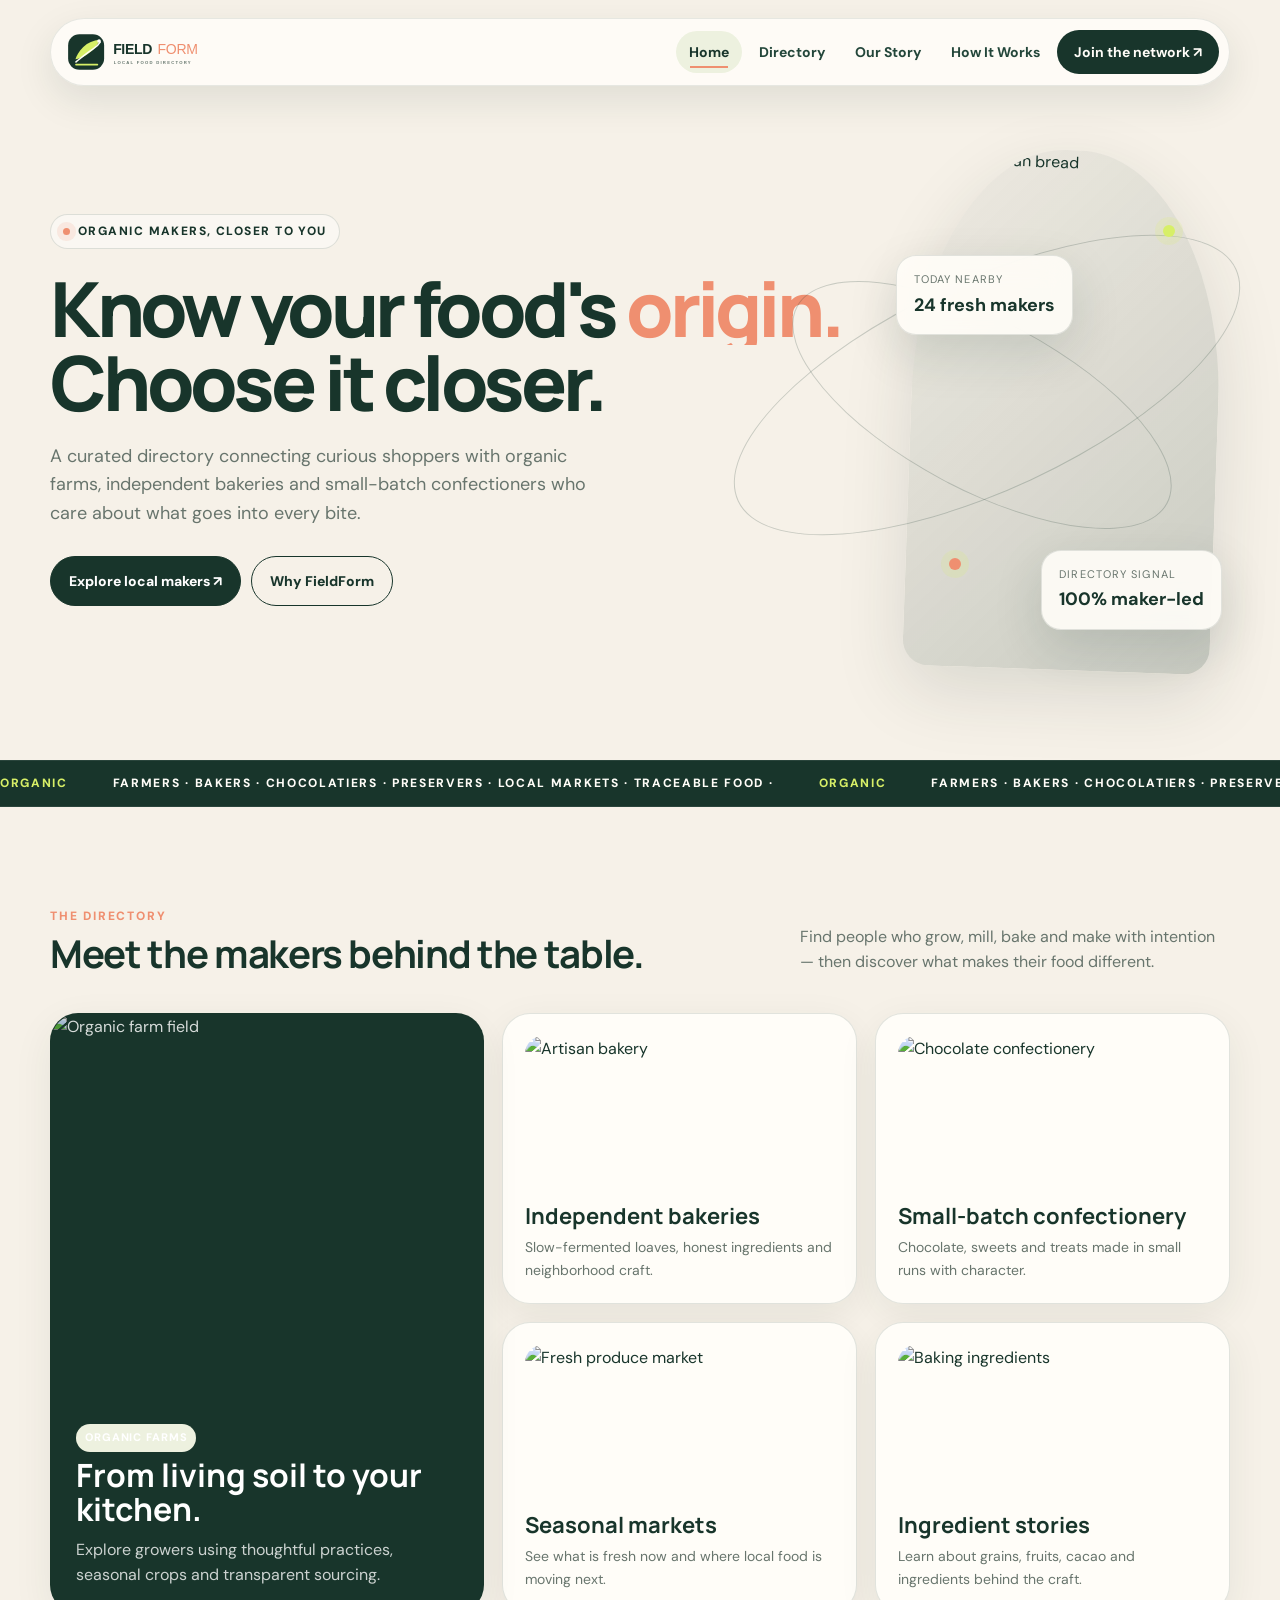
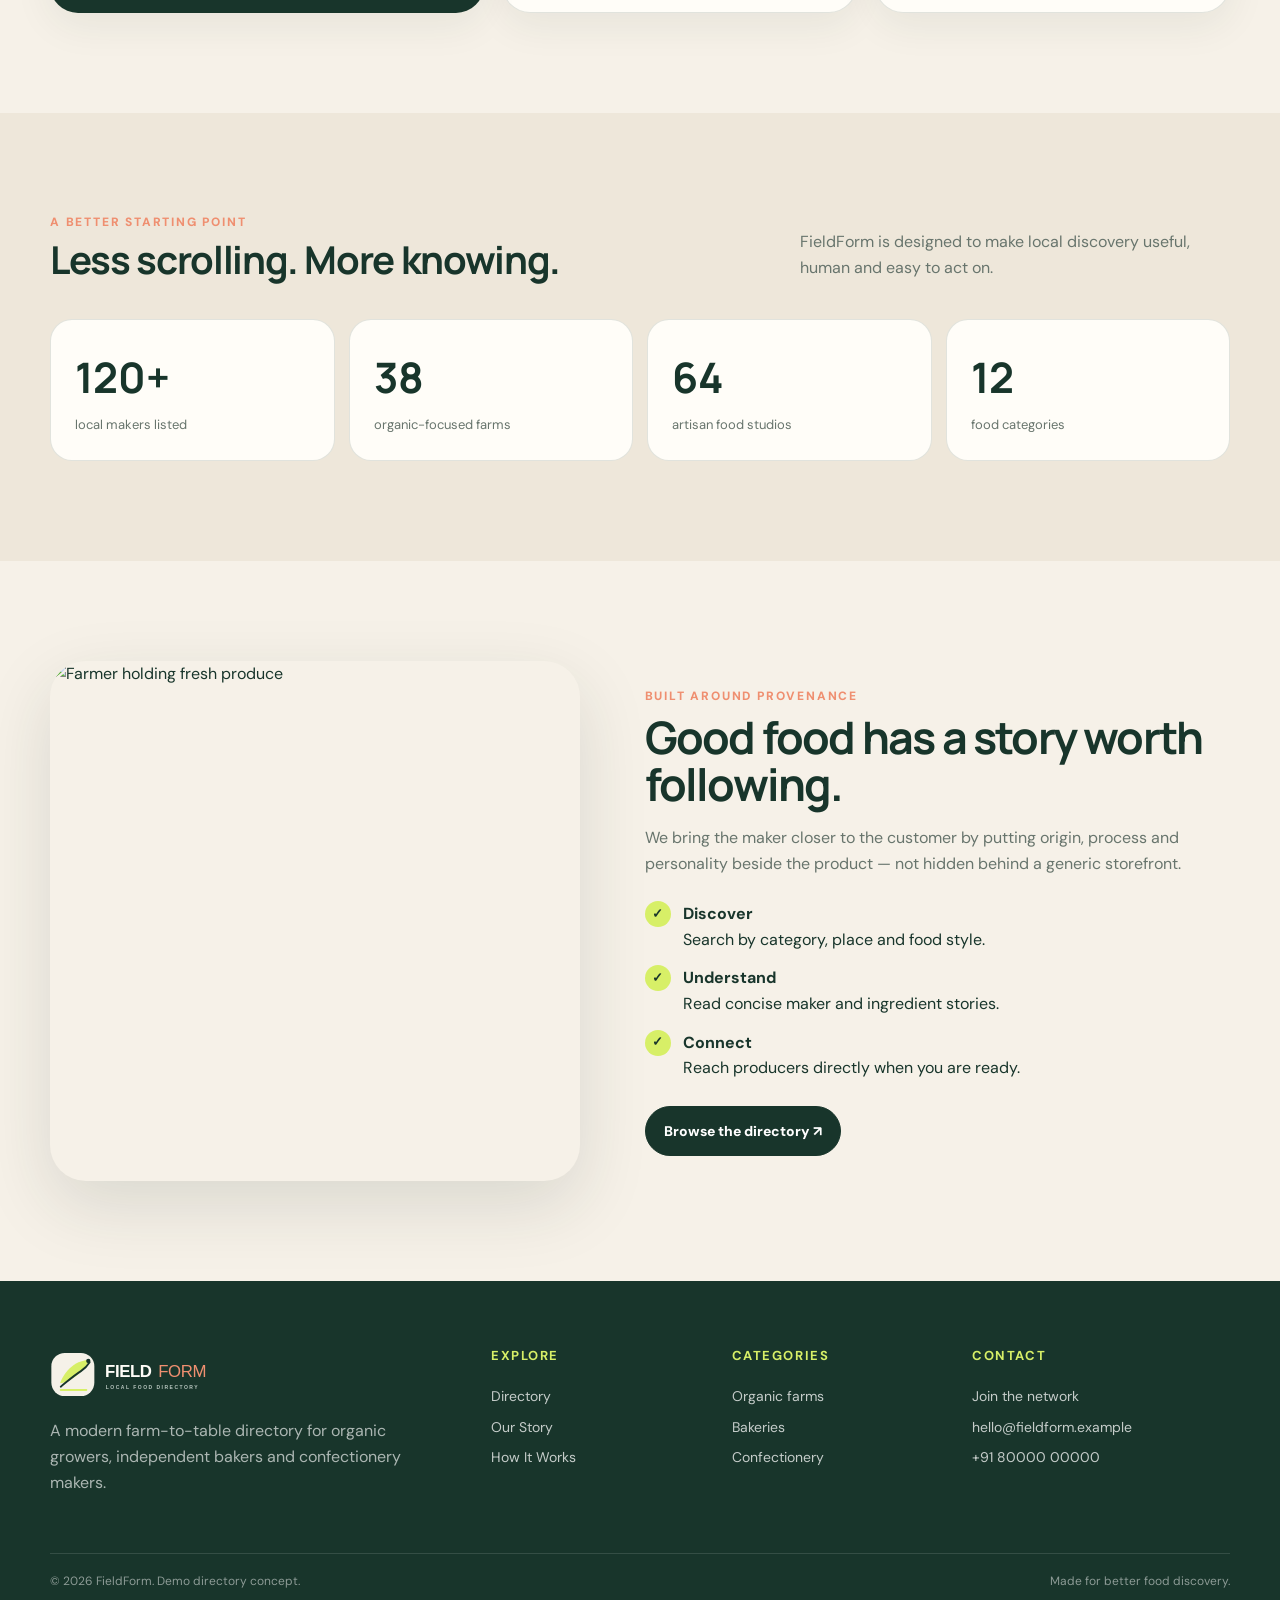
==== index.html @ d1b9632f "first commit" ====
<!doctype html><html lang="en"><head><meta charset="utf-8"><meta name="viewport" content="width=device-width,initial-scale=1"><title>FieldForm — Farm to Table Directory</title><link rel="icon" href="assets/favicon.svg"><link rel="stylesheet" href="assets/css/style.css"></head><body><div class="progress"><span></span></div><nav class="nav"><a class="brand" href="index.html"><img src="assets/logo-nav.svg" alt="FieldForm — Local Food Directory"></a><div class="links"><a class="active" href="index.html">Home</a><a href="directory.html">Directory</a><a href="story.html">Our Story</a><a href="workflow.html">How It Works</a><a class="nav-cta" href="contact.html">Join the network ↗</a></div><button class="menu">☰</button><div class="mobile-menu"><a href="index.html">Home</a><a href="directory.html">Directory</a><a href="story.html">Our Story</a><a href="workflow.html">How It Works</a><a href="contact.html">Join the network ↗</a></div></nav>
<main><header class="hero"><div class="wrap hero-grid"><div><div class="eyebrow"><i></i> Organic makers, closer to you</div><h1><span class="line"><span class="word">Know your</span> <span class="word">food's</span> <span class="word accent">origin.</span></span><span class="line"><span class="word">Choose it</span> <span class="word">closer.</span></span></h1><p class="hero-copy">A curated directory connecting curious shoppers with organic farms, independent bakeries and small-batch confectioners who care about what goes into every bite.</p><div class="hero-actions"><a class="btn btn-primary" href="directory.html">Explore local makers ↗</a><a class="btn btn-light" href="story.html">Why FieldForm</a></div></div><div class="hero-visual"><div class="hero-photo"><img src="https://images.unsplash.com/photo-1509440159596-0249088772ff?auto=format&fit=crop&w=1100&q=85" alt="Fresh artisan bread"></div><div class="orbit one"></div><div class="orbit two"></div><span class="dot d1"></span><span class="dot d2"></span><div class="float-card fc1"><small>Today nearby</small><strong>24 fresh makers</strong></div><div class="float-card fc2"><small>Directory signal</small><strong>100% maker-led</strong></div></div></div></header><div class="ticker"><div class="ticker-track"><span>ORGANIC</span> FARMERS · BAKERS · CHOCOLATIERS · PRESERVERS · LOCAL MARKETS · TRACEABLE FOOD · <span>ORGANIC</span> FARMERS · BAKERS · CHOCOLATIERS · PRESERVERS · LOCAL MARKETS · TRACEABLE FOOD ·</div></div>
<section><div class="wrap"><div class="section-head reveal"><div><div class="kicker">The directory</div><h2>Meet the makers behind the table.</h2></div><p>Find people who grow, mill, bake and make with intention — then discover what makes their food different.</p></div><div class="bento"><article class="card feature reveal from-left" data-tilt><img src="https://images.unsplash.com/photo-1500651230702-0e2d8a49d4ad?auto=format&fit=crop&w=1100&q=85" alt="Organic farm field"><div class="feature-content"><span class="tag">Organic farms</span><h3>From living soil to your kitchen.</h3><p>Explore growers using thoughtful practices, seasonal crops and transparent sourcing.</p></div></article><article class="card mini reveal" data-tilt><img src="https://images.unsplash.com/photo-1608198093002-ad4e005484ec?auto=format&fit=crop&w=800&q=85" alt="Artisan bakery"><h3>Independent bakeries</h3><p>Slow-fermented loaves, honest ingredients and neighborhood craft.</p></article><article class="card mini reveal" data-tilt><img src="https://images.unsplash.com/photo-1575377427642-087cf684f04d?auto=format&fit=crop&w=800&q=85" alt="Chocolate confectionery"><h3>Small-batch confectionery</h3><p>Chocolate, sweets and treats made in small runs with character.</p></article><article class="card mini reveal" data-tilt><img src="https://images.unsplash.com/photo-1542838132-92c53300491e?auto=format&fit=crop&w=800&q=85" alt="Fresh produce market"><h3>Seasonal markets</h3><p>See what is fresh now and where local food is moving next.</p></article><article class="card mini reveal" data-tilt><img src="https://images.unsplash.com/photo-1556911220-bff31c812dba?auto=format&fit=crop&w=800&q=85" alt="Baking ingredients"><h3>Ingredient stories</h3><p>Learn about grains, fruits, cacao and ingredients behind the craft.</p></article></div></div></section>
<section class="band"><div class="wrap"><div class="section-head reveal"><div><div class="kicker">A better starting point</div><h2>Less scrolling. More knowing.</h2></div><p>FieldForm is designed to make local discovery useful, human and easy to act on.</p></div><div class="stats"><div class="stat reveal"><strong>120+</strong><span>local makers listed</span></div><div class="stat reveal"><strong>38</strong><span>organic-focused farms</span></div><div class="stat reveal"><strong>64</strong><span>artisan food studios</span></div><div class="stat reveal"><strong>12</strong><span>food categories</span></div></div></div></section>
<section><div class="wrap split"><div class="split-photo reveal from-left"><img src="https://images.unsplash.com/photo-1464226184884-fa280b87c399?auto=format&fit=crop&w=1000&q=85" alt="Farmer holding fresh produce"></div><div class="split-copy reveal from-right"><div class="kicker">Built around provenance</div><h2>Good food has a story worth following.</h2><p>We bring the maker closer to the customer by putting origin, process and personality beside the product — not hidden behind a generic storefront.</p><div class="checks"><div class="check"><b>✓</b><span><strong>Discover</strong><br>Search by category, place and food style.</span></div><div class="check"><b>✓</b><span><strong>Understand</strong><br>Read concise maker and ingredient stories.</span></div><div class="check"><b>✓</b><span><strong>Connect</strong><br>Reach producers directly when you are ready.</span></div></div><a class="btn btn-primary" href="directory.html">Browse the directory ↗</a></div></div></section></main>
<footer class="footer"><div class="wrap footer-grid"><div><img class="footer-logo" src="assets/logo-footer.svg" alt="FieldForm — Local Food Directory"><p>A modern farm-to-table directory for organic growers, independent bakers and confectionery makers.</p></div><div><h3>Explore</h3><a href="directory.html">Directory</a><a href="story.html">Our Story</a><a href="workflow.html">How It Works</a></div><div><h3>Categories</h3><a href="directory.html">Organic farms</a><a href="directory.html">Bakeries</a><a href="directory.html">Confectionery</a></div><div><h3>Contact</h3><a href="contact.html">Join the network</a><a href="mailto:hello@fieldform.example">hello@fieldform.example</a><a href="tel:+918000000000">+91 80000 00000</a></div></div><div class="wrap footer-bottom"><span>© 2026 FieldForm. Demo directory concept.</span><span>Made for better food discovery.</span></div></footer><script src="assets/js/app.js"></script></body></html>
---- assets/css/style.css ----
@import url('https://fonts.googleapis.com/css2?family=DM+Sans:wght@400;500;600;700&family=Manrope:wght@500;600;700;800&display=swap');
:root{--ink:#18352b;--ink2:#23463a;--paper:#f6f1e8;--paper2:#eee7da;--white:#fffdf8;--lime:#d7ef67;--coral:#ef8f70;--gold:#e5bd67;--muted:#68756d;--line:rgba(24,53,43,.13);--shadow:0 24px 70px rgba(28,48,39,.13);--radius:28px}*{box-sizing:border-box}html{scroll-behavior:smooth}body{margin:0;background:var(--paper);color:var(--ink);font-family:'DM Sans',sans-serif;font-size:16px;line-height:1.6;overflow-x:hidden}body:before{content:"";position:fixed;inset:0;pointer-events:none;opacity:.35;background-image:radial-gradient(rgba(24,53,43,.07) .7px,transparent .7px);background-size:14px 14px;z-index:-2}a{color:inherit;text-decoration:none}button,input,textarea{font:inherit}img{display:block;max-width:100%}.wrap{width:min(1180px,calc(100% - 40px));margin:auto}.progress{position:fixed;top:0;left:0;width:100%;height:3px;background:transparent;z-index:1000}.progress span{display:block;height:100%;width:0;background:var(--coral);transform-origin:left}.nav{position:fixed;top:18px;left:50%;transform:translateX(-50%);width:min(1180px,calc(100% - 28px));z-index:100;display:flex;align-items:center;justify-content:space-between;padding:9px 10px 9px 16px;background:rgba(255,253,248,.86);backdrop-filter:blur(18px);border:1px solid rgba(24,53,43,.1);border-radius:999px;box-shadow:0 14px 38px rgba(24,53,43,.1);transition:.35s ease}.nav.scrolled{top:10px;box-shadow:0 18px 45px rgba(24,53,43,.16)}.brand{display:flex;align-items:center;justify-content:flex-start;width:180px;height:48px;flex:none}.brand img{display:block;width:172px;height:39px;max-width:none;object-fit:contain;object-position:left center}.footer-logo{display:block;width:190px;height:auto;max-width:100%;object-fit:contain;margin-bottom:12px}.links{display:flex;align-items:center;gap:4px}.links a{position:relative;padding:10px 13px;border-radius:999px;font-size:14px;font-weight:700;color:var(--ink2);transition:.25s}.links a:after{content:"";position:absolute;left:14px;right:14px;bottom:5px;height:2px;background:var(--coral);transform:scaleX(0);transform-origin:center;transition:.25s}.links a:hover,.links a.active{background:#edf1df;color:var(--ink)}.links a:hover:after,.links a.active:after{transform:scaleX(1)}.nav-cta{background:var(--ink);color:var(--white)!important;padding:11px 17px!important}.nav-cta:hover{background:var(--coral)!important;color:#fff!important;transform:translateY(-2px)}.nav-cta:after{display:none}.menu{display:none;border:0;background:var(--ink);color:#fff;width:43px;height:43px;border-radius:50%;font-size:20px;cursor:pointer}.mobile-menu{display:none}.hero{min-height:760px;padding:150px 0 90px;position:relative;overflow:hidden}.hero-grid{display:grid;grid-template-columns:1.04fr .96fr;gap:70px;align-items:center}.eyebrow{display:inline-flex;align-items:center;gap:8px;padding:7px 12px;border:1px solid var(--line);border-radius:999px;background:rgba(255,255,255,.42);font-size:12px;font-weight:800;letter-spacing:.12em;text-transform:uppercase}.eyebrow i{width:7px;height:7px;border-radius:50%;background:var(--coral);box-shadow:0 0 0 6px rgba(239,143,112,.14);animation:pulse 1.8s infinite}.hero h1,.page-hero h1{font-family:Manrope,sans-serif;font-size:clamp(48px,6.1vw,82px);line-height:.98;letter-spacing:-.055em;margin:22px 0 22px;font-weight:800;max-width:720px}.hero h1 .line,.page-hero h1 .line{display:block;white-space:nowrap;overflow:hidden}.hero h1 .word,.page-hero h1 .word{display:inline-block;transform:translateY(115%) rotate(4deg);filter:blur(9px);animation:wordIn .9s cubic-bezier(.2,.75,.2,1) forwards}.hero h1 .word:nth-child(2){animation-delay:.1s}.hero h1 .word:nth-child(3){animation-delay:.2s}.hero h1 .word:nth-child(4){animation-delay:.3s}.hero h1 .word:nth-child(5){animation-delay:.4s}.accent{color:var(--coral)}.hero-copy{max-width:560px;color:var(--muted);font-size:18px}.hero-actions{display:flex;gap:12px;flex-wrap:wrap;margin-top:28px}.btn{display:inline-flex;align-items:center;justify-content:center;gap:10px;padding:13px 18px;border-radius:999px;border:1px solid var(--ink);font-weight:800;font-size:14px;transition:.25s;cursor:pointer}.btn-primary{background:var(--ink);color:#fff}.btn-primary:hover{transform:translateY(-3px);box-shadow:0 15px 30px rgba(24,53,43,.2)}.btn-light{background:transparent}.btn-light:hover{background:var(--white);transform:translateY(-3px)}.hero-visual{position:relative;min-height:520px}.hero-photo{position:absolute;right:0;top:0;width:min(490px,100%);height:520px;border-radius:48% 48% 26px 26px;overflow:hidden;box-shadow:var(--shadow);transform:rotate(2deg);animation:float 5.5s ease-in-out infinite}.hero-photo img{width:100%;height:100%;object-fit:cover}.hero-photo:after{content:"";position:absolute;inset:0;background:linear-gradient(135deg,rgba(24,53,43,.03),rgba(24,53,43,.2))}.orbit{position:absolute;border:1px solid rgba(24,53,43,.2);border-radius:50%;pointer-events:none}.orbit.one{width:550px;height:210px;right:-45px;top:130px;transform:rotate(-25deg);animation:spin 16s linear infinite}.orbit.two{width:420px;height:170px;right:25px;top:170px;transform:rotate(28deg);animation:spinReverse 11s linear infinite}.dot{position:absolute;width:12px;height:12px;background:var(--lime);border-radius:50%;box-shadow:0 0 0 8px rgba(215,239,103,.16);animation:drift 4s ease-in-out infinite}.dot.d1{right:42px;top:75px}.dot.d2{left:38px;bottom:100px;background:var(--coral);animation-delay:1s}.float-card{position:absolute;background:rgba(255,253,248,.9);backdrop-filter:blur(14px);border:1px solid rgba(24,53,43,.12);border-radius:20px;padding:15px 17px;box-shadow:0 18px 50px rgba(24,53,43,.14);z-index:3;animation:popFloat 4.5s ease-in-out infinite}.fc1{left:-15px;top:105px}.fc2{right:-5px;bottom:40px;animation-delay:1.2s}.float-card small{display:block;color:var(--muted);font-size:11px;text-transform:uppercase;letter-spacing:.1em}.float-card strong{display:block;margin-top:2px;font-size:18px}.ticker{background:var(--ink);color:var(--white);overflow:hidden;border-block:1px solid rgba(255,255,255,.08)}.ticker-track{width:max-content;display:flex;gap:45px;padding:13px 0;animation:marquee 24s linear infinite;font-size:12px;font-weight:800;letter-spacing:.14em;text-transform:uppercase}.ticker-track span{color:var(--lime)}section{padding:100px 0}.section-head{display:flex;align-items:end;justify-content:space-between;gap:30px;margin-bottom:38px}.kicker{font-size:12px;text-transform:uppercase;letter-spacing:.15em;font-weight:800;color:var(--coral);margin-bottom:7px}.section-head h2{font-family:Manrope,sans-serif;font-size:clamp(28px,3vw,42px);line-height:1.08;letter-spacing:-.035em;margin:0;white-space:nowrap}.section-head p{max-width:430px;margin:0;color:var(--muted)}.bento{display:grid;grid-template-columns:1.1fr .9fr .9fr;gap:18px}.card{background:var(--white);border:1px solid var(--line);border-radius:var(--radius);overflow:hidden;box-shadow:0 12px 40px rgba(24,53,43,.07);transition:transform .35s,box-shadow .35s}.card:hover{transform:translateY(-8px);box-shadow:var(--shadow)}.feature{grid-row:span 2;min-height:570px;position:relative;color:#fff;background:var(--ink)}.feature img{width:100%;height:100%;object-fit:cover;opacity:.82;transition:transform .7s}.feature:hover img{transform:scale(1.06)}.feature-content{position:absolute;inset:auto 25px 24px}.feature-content h3{font-family:Manrope;font-size:32px;line-height:1.08;margin:6px 0 10px}.feature-content p{margin:0;max-width:430px;color:rgba(255,255,255,.78)}.mini{padding:22px;min-height:275px}.mini img{height:150px;width:100%;object-fit:cover;border-radius:18px;margin-bottom:18px}.mini h3{font-family:Manrope;font-size:22px;line-height:1.15;margin:0 0 7px}.mini p{margin:0;color:var(--muted);font-size:14px}.band{background:var(--paper2)}.stats{display:grid;grid-template-columns:repeat(4,1fr);gap:14px}.stat{padding:24px;background:var(--white);border:1px solid var(--line);border-radius:22px}.stat strong{font-family:Manrope;font-size:42px;display:block}.stat span{color:var(--muted);font-size:13px}.split{display:grid;grid-template-columns:.95fr 1.05fr;gap:65px;align-items:center}.split-photo{border-radius:36px;overflow:hidden;min-height:520px;box-shadow:var(--shadow)}.split-photo img{width:100%;height:100%;object-fit:cover}.split-copy h2{font-family:Manrope;font-size:clamp(30px,3.5vw,48px);line-height:1.05;margin:0 0 18px;letter-spacing:-.04em}.split-copy p{color:var(--muted);max-width:600px}.checks{display:grid;gap:13px;margin:25px 0}.check{display:flex;gap:12px;align-items:flex-start}.check b{width:26px;height:26px;border-radius:50%;background:var(--lime);display:grid;place-items:center;font-size:13px;flex:none}.directory-grid{display:grid;grid-template-columns:repeat(3,1fr);gap:18px}.producer{background:var(--white);border:1px solid var(--line);border-radius:24px;overflow:hidden;transition:.35s}.producer:hover{transform:translateY(-8px)}.producer img{width:100%;height:235px;object-fit:cover;transition:.6s}.producer:hover img{transform:scale(1.05)}.producer-body{padding:19px}.tag{display:inline-block;padding:5px 9px;border-radius:999px;background:#edf1df;font-size:11px;font-weight:800;text-transform:uppercase;letter-spacing:.08em}.producer h3{font-family:Manrope;font-size:22px;margin:12px 0 5px}.producer p{color:var(--muted);font-size:14px;margin:0 0 14px}.meta{display:flex;justify-content:space-between;font-size:12px;color:var(--muted);padding-top:13px;border-top:1px solid var(--line)}.page-hero{padding:165px 0 75px;background:var(--ink);color:#fff;position:relative;overflow:hidden}.page-hero:before{content:"";position:absolute;width:520px;height:520px;border:1px solid rgba(215,239,103,.25);border-radius:50%;right:-120px;top:-250px;animation:spin 20s linear infinite}.page-hero:after{content:"";position:absolute;width:280px;height:280px;background:var(--lime);filter:blur(100px);opacity:.14;right:12%;bottom:-180px}.page-hero h1{max-width:850px}.page-hero p{max-width:640px;color:rgba(255,255,255,.72);font-size:18px}.page-hero .eyebrow{color:#fff;border-color:rgba(255,255,255,.18);background:rgba(255,255,255,.06)}.process{display:grid;grid-template-columns:repeat(4,1fr);gap:15px}.step{position:relative;padding:28px;background:var(--white);border:1px solid var(--line);border-radius:24px;min-height:250px;transition:.35s}.step:hover{transform:translateY(-8px) rotate(-1deg)}.step-no{font-family:Manrope;font-size:50px;color:var(--coral);line-height:1}.step h3{font-family:Manrope;font-size:20px;margin:22px 0 7px}.step p{margin:0;color:var(--muted);font-size:14px}.contact-grid{display:grid;grid-template-columns:.85fr 1.15fr;gap:25px}.contact-info,.form{background:var(--white);border:1px solid var(--line);border-radius:28px;padding:32px}.contact-info h2,.form h2{font-family:Manrope;font-size:30px;line-height:1.1;margin:0 0 15px}.contact-info p{color:var(--muted)}.contact-item{padding:17px 0;border-top:1px solid var(--line)}.contact-item small{display:block;color:var(--coral);font-weight:800;text-transform:uppercase;letter-spacing:.1em}.contact-item strong{display:block;margin-top:3px}.form-grid{display:grid;grid-template-columns:1fr 1fr;gap:14px}.field{display:grid;gap:7px;margin-bottom:14px}.field.full{grid-column:1/-1}.field label{font-size:12px;font-weight:800;text-transform:uppercase;letter-spacing:.08em}.field input,.field textarea{width:100%;border:1px solid var(--line);background:#faf8f2;border-radius:15px;padding:13px 14px;outline:none;color:var(--ink)}.field input:focus,.field textarea:focus{border-color:var(--coral);box-shadow:0 0 0 4px rgba(239,143,112,.12)}.map{margin-top:18px;border-radius:24px;overflow:hidden;border:1px solid var(--line);height:310px}.map iframe{width:100%;height:100%;border:0}.footer{background:var(--ink);color:#fff;padding:65px 0 25px}.footer-grid{display:grid;grid-template-columns:1.4fr .7fr .7fr .9fr;gap:40px}.footer-logo{width:175px}.footer p{color:rgba(255,255,255,.64);max-width:360px}.footer h3{font-size:13px;text-transform:uppercase;letter-spacing:.12em;color:var(--lime);margin:0 0 14px}.footer a{display:block;color:rgba(255,255,255,.75);padding:4px 0;font-size:14px}.footer a:hover{color:#fff}.footer-bottom{border-top:1px solid rgba(255,255,255,.12);margin-top:42px;padding-top:18px;display:flex;justify-content:space-between;color:rgba(255,255,255,.5);font-size:12px}.reveal{opacity:0;transform:translateY(28px);transition:opacity .75s ease,transform .75s cubic-bezier(.2,.7,.2,1)}.reveal.show{opacity:1;transform:none}.from-left{transform:translateX(-40px)}.from-right{transform:translateX(40px)}.show.from-left,.show.from-right{transform:none}.pop{animation:popIn .7s cubic-bezier(.2,.75,.2,1) both}.form-note{display:none;padding:11px 13px;background:#edf1df;border-radius:13px;margin-top:12px;font-size:13px}.form-note.show{display:block}@keyframes wordIn{to{transform:none;filter:none}}@keyframes float{0%,100%{transform:rotate(2deg) translateY(0)}50%{transform:rotate(0deg) translateY(-13px)}}@keyframes popFloat{0%,100%{transform:translateY(0) rotate(-1deg)}50%{transform:translateY(-11px) rotate(1deg)}}@keyframes drift{0%,100%{transform:translate(0,0)}50%{transform:translate(-22px,20px)}}@keyframes spin{to{transform:rotate(335deg)}}@keyframes spinReverse{to{transform:rotate(-332deg)}}@keyframes marquee{to{transform:translateX(-50%)}}@keyframes pulse{50%{box-shadow:0 0 0 11px rgba(239,143,112,.03)}}@keyframes popIn{from{opacity:0;transform:translateY(20px) scale(.94)}to{opacity:1;transform:none}}@media(max-width:950px){.links{display:none}.menu{display:block}.nav.open{border-radius:25px}.mobile-menu{display:none;position:absolute;top:68px;left:0;right:0;background:rgba(255,253,248,.97);backdrop-filter:blur(18px);padding:10px;border:1px solid var(--line);border-radius:22px;box-shadow:var(--shadow)}.mobile-menu.open{display:block}.mobile-menu a{display:block;padding:12px 14px;border-radius:13px;font-weight:700}.mobile-menu a:hover{background:#edf1df}.hero{padding-top:135px}.hero-grid,.split,.contact-grid{grid-template-columns:1fr}.hero-visual{min-height:510px}.hero-photo{left:50%;right:auto;transform:translateX(-50%) rotate(1deg);width:min(520px,92vw)}.orbit.one{left:50%;right:auto;transform:translateX(-50%) rotate(-25deg)}.orbit.two{left:50%;right:auto;transform:translateX(-50%) rotate(28deg)}.bento{grid-template-columns:1fr 1fr}.feature{grid-row:auto;grid-column:1/-1;min-height:480px}.directory-grid{grid-template-columns:1fr 1fr}.stats{grid-template-columns:1fr 1fr}.process{grid-template-columns:1fr 1fr}.footer-grid{grid-template-columns:1fr 1fr}.section-head{align-items:flex-start;flex-direction:column}.section-head h2{white-space:normal}}@media(max-width:620px){.wrap{width:min(100% - 26px,1180px)}.nav{top:9px}.brand img{width:128px}.hero{padding:120px 0 60px;min-height:auto}.hero h1,.page-hero h1{font-size:clamp(39px,12vw,58px);letter-spacing:-.05em}.hero h1 .line,.page-hero h1 .line{white-space:normal}.hero-copy{font-size:16px}.hero-visual{min-height:430px;margin-top:15px}.hero-photo{height:420px}.float-card{padding:11px 12px}.fc1{left:0;top:65px}.fc2{right:0;bottom:25px}.ticker-track{font-size:10px}.bento,.directory-grid,.stats,.process,.form-grid{grid-template-columns:1fr}.feature{min-height:410px}.mini{min-height:auto}.section-head h2{font-size:30px}.section-head p{font-size:14px}.split-photo{min-height:390px}.page-hero{padding:135px 0 65px}.page-hero h1{max-width:100%}.page-hero p{font-size:16px}.contact-info,.form{padding:23px}.footer-grid{grid-template-columns:1fr 1fr;gap:25px}.footer-grid>div:first-child{grid-column:1/-1}.footer-bottom{flex-direction:column;gap:7px}.footer-logo{width:150px}}
@media(prefers-reduced-motion:reduce){*,*:before,*:after{animation-duration:.01ms!important;animation-iteration-count:1!important;scroll-behavior:auto!important;transition-duration:.01ms!important}}

/* FINAL REFINEMENT — centered composition, compact non-home pages, safe typography */
.brand{display:flex;align-items:center;flex:0 0 auto;min-width:0}.brand img{width:156px;height:38px;display:block;object-fit:contain}.footer-logo{width:178px;height:auto;display:block;object-fit:contain}
.nav{gap:18px}.links{min-width:0}.links a{white-space:nowrap}
.hero h1,.page-hero h1{overflow:visible;max-width:100%;word-break:normal;overflow-wrap:normal}
.hero h1 .line,.page-hero h1 .line{display:block;white-space:nowrap}
/* Keep all non-home hero copy visually compact and centered */
.page-hero{text-align:center;padding:148px 0 62px}.page-hero .wrap{display:flex;flex-direction:column;align-items:center}.page-hero .eyebrow{margin-inline:auto}.page-hero h1{font-size:clamp(42px,5.2vw,70px);line-height:.98;max-width:760px;margin:18px auto 16px}.page-hero p{font-size:16px;line-height:1.55;margin:0 auto;max-width:600px}
.page-hero:before{width:380px;height:380px;right:-140px;top:-210px}.page-hero:after{width:220px;height:220px}
/* Center all non-home content while keeping form controls practical */
body:not(:has(.hero)) main{text-align:center}body:not(:has(.hero)) .section-head{justify-content:center;align-items:center;flex-direction:column;text-align:center;gap:10px;margin-bottom:30px}body:not(:has(.hero)) .section-head h2{white-space:nowrap;font-size:clamp(24px,2.6vw,34px)}body:not(:has(.hero)) .section-head p{max-width:560px;text-align:center;font-size:14px}
body:not(:has(.hero)) .producer-body{text-align:center}.producer-body .meta{justify-content:center;gap:24px}.producer h3{font-size:20px}.producer p{max-width:330px;margin:0 auto 14px}
body:not(:has(.hero)) .step{text-align:center}.step-no{display:block}.step p{max-width:270px;margin-inline:auto}
body:not(:has(.hero)) .contact-grid{text-align:center}.contact-info,.form{display:flex;flex-direction:column;align-items:center}.contact-info p{max-width:470px}.contact-item{width:100%}.form{width:100%}.form-grid{width:100%;text-align:left}.form .btn{align-self:center}.form h2,.contact-info h2{font-size:27px}
/* Smaller, consistent sections on non-home pages */
body:not(:has(.hero)) section{padding:68px 0}body:not(:has(.hero)) .contact-grid{gap:20px}body:not(:has(.hero)) .directory-grid{gap:16px}body:not(:has(.hero)) .producer img{height:210px}body:not(:has(.hero)) .process{gap:14px}
/* Home headings stay balanced rather than oversized */
.hero h1{font-size:clamp(46px,6vw,76px);line-height:.98}.hero-copy{max-width:560px}.hero-actions{display:flex;align-items:center;gap:10px;flex-wrap:wrap}
/* Prevent any text/card overflow */
h1,h2,h3,p,a,span,strong{overflow-wrap:break-word}.card,.producer,.step,.contact-info,.form{min-width:0}.card h3,.producer h3,.step h3,.section-head h2{overflow-wrap:normal;word-break:normal}
@media(max-width:950px){.brand img{width:145px;height:36px}.page-hero h1{font-size:clamp(40px,8vw,62px)}body:not(:has(.hero)) .section-head h2{white-space:normal}.page-hero .line{white-space:nowrap}}
@media(max-width:620px){.brand img{width:130px;height:34px}.footer-logo{width:158px}.nav{gap:8px;padding-left:12px}.page-hero{padding:125px 0 52px}.page-hero h1{font-size:clamp(36px,10.5vw,52px);line-height:1.02;max-width:100%}.page-hero .line{white-space:nowrap}.page-hero p{font-size:15px;max-width:330px}.page-hero:before{width:250px;height:250px;right:-130px;top:-130px}body:not(:has(.hero)) section{padding:54px 0}body:not(:has(.hero)) .section-head h2{font-size:26px}body:not(:has(.hero)) .section-head p{font-size:13px}.producer-body{padding:18px}.step{padding:23px}.contact-info,.form{padding:22px}}


/* Directory craft discovery */
.directory-discover{padding:72px 0;background:var(--paper2);border-top:1px solid var(--line)}
.center-head{align-items:center;text-align:center;justify-content:center;flex-direction:column;gap:10px;margin-bottom:28px}
.center-head h2{white-space:nowrap}
.center-head p{max-width:600px;text-align:center}
.craft-grid{display:grid;grid-template-columns:repeat(3,1fr);gap:16px}
.craft-card{position:relative;display:flex;flex-direction:column;justify-content:space-between;min-height:210px;padding:22px;background:var(--white);border:1px solid var(--line);border-radius:24px;box-shadow:0 10px 30px rgba(24,53,43,.06);overflow:hidden;transition:transform .35s ease,box-shadow .35s ease}
.craft-card:before{content:"";position:absolute;width:130px;height:130px;border-radius:50%;right:-48px;top:-48px;background:rgba(215,239,103,.32);transition:transform .5s ease}
.craft-card:hover{transform:translateY(-7px);box-shadow:var(--shadow)}
.craft-card:hover:before{transform:scale(1.45)}
.craft-icon{position:relative;z-index:1;width:40px;height:40px;border-radius:13px;display:grid;place-items:center;background:var(--ink);color:var(--lime);font:800 12px Manrope}
.craft-card div:nth-child(2){position:relative;z-index:1}
.craft-card span{display:block;margin:14px 0 5px;color:var(--coral);font-size:11px;font-weight:800;letter-spacing:.13em;text-transform:uppercase}
.craft-card h3{font:800 24px/1.12 Manrope;margin:0 0 7px;letter-spacing:-.025em}
.craft-card p{color:var(--muted);font-size:14px;line-height:1.5;margin:0;max-width:330px}
.craft-card>b{position:relative;z-index:1;align-self:flex-start;margin-top:16px;font-size:13px}
@media(max-width:900px){.brand{width:160px;height:44px}.brand img{width:154px;height:36px}}
@media(max-width:900px){.craft-grid{grid-template-columns:1fr 1fr}}
@media(max-width:620px){.brand{width:44px;height:44px}.brand img{width:39px;height:39px}.craft-grid{grid-template-columns:1fr}.directory-discover{padding:52px 0}.center-head h2{white-space:normal}}

/* Final logo lockup: symbol + FieldForm wordmark, never crop or overlap */
.brand img{width:188px;height:48px;max-width:100%;display:block;object-fit:contain;object-position:left center}
.footer-logo{width:215px;height:56px;max-width:100%;display:block;object-fit:contain;object-position:left center}
@media(max-width:620px){.brand img{width:158px;height:44px}.footer-logo{width:190px;height:52px}}
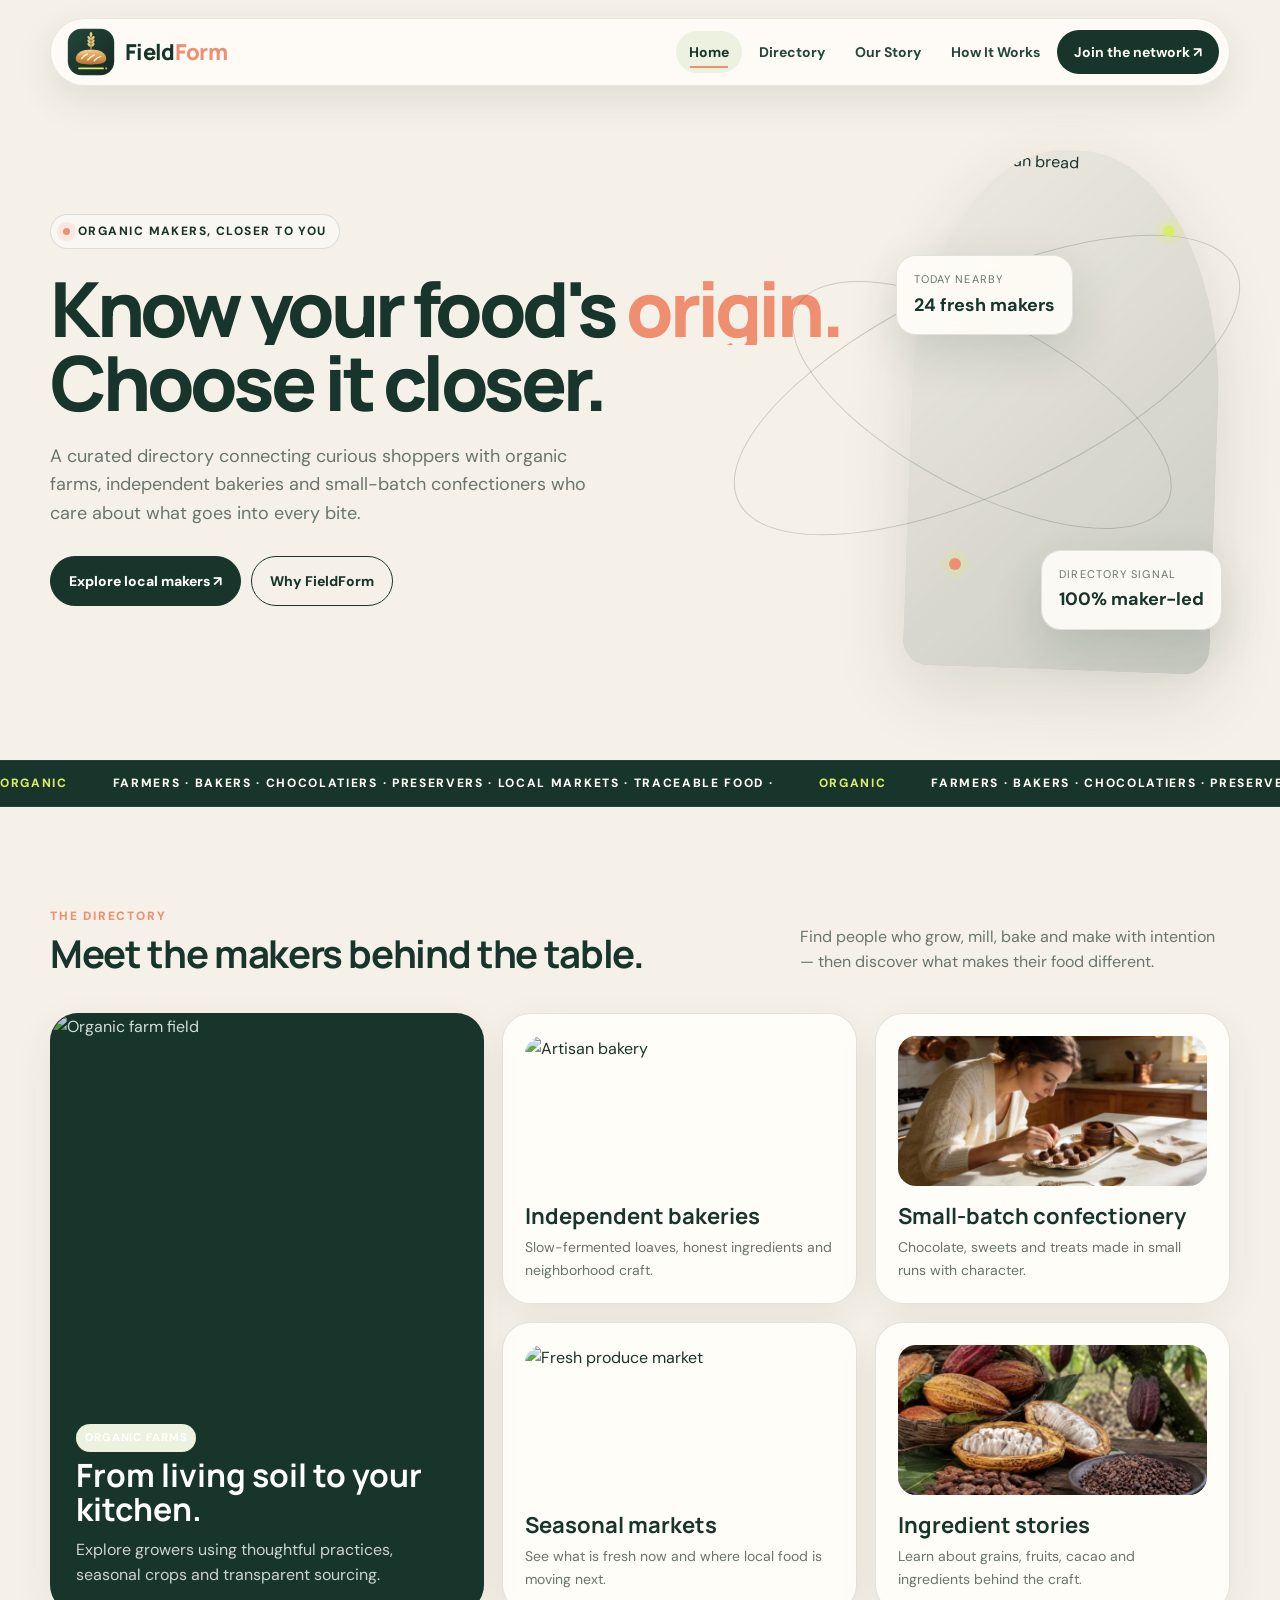
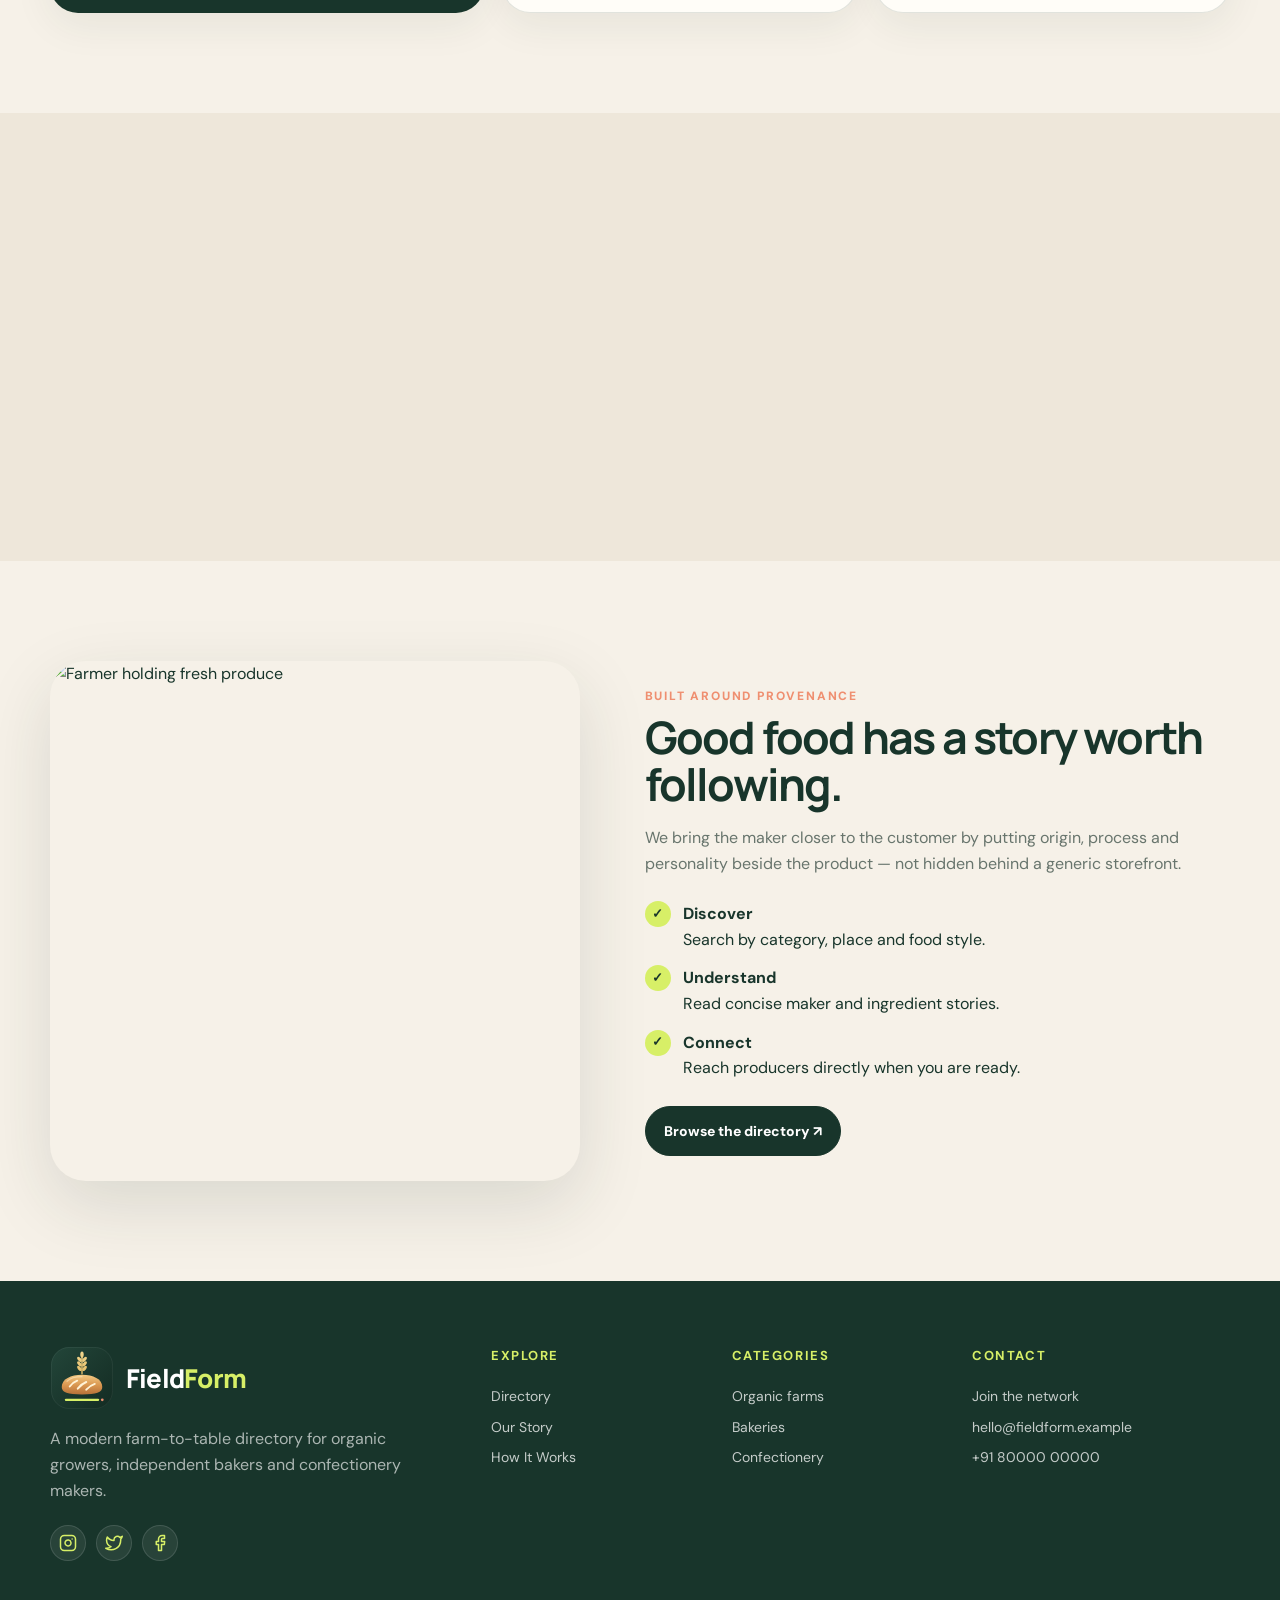
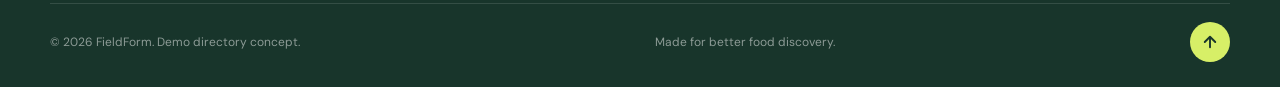
==== commit 39bc9bba: "second commit" ====
--- a/index.html
+++ b/index.html
@@ -1,6 +1,6 @@
-<!doctype html><html lang="en"><head><meta charset="utf-8"><meta name="viewport" content="width=device-width,initial-scale=1"><title>FieldForm — Farm to Table Directory</title><link rel="icon" href="assets/favicon.svg"><link rel="stylesheet" href="assets/css/style.css"></head><body><div class="progress"><span></span></div><nav class="nav"><a class="brand" href="index.html"><img src="assets/logo-nav.svg" alt="FieldForm — Local Food Directory"></a><div class="links"><a class="active" href="index.html">Home</a><a href="directory.html">Directory</a><a href="story.html">Our Story</a><a href="workflow.html">How It Works</a><a class="nav-cta" href="contact.html">Join the network ↗</a></div><button class="menu">☰</button><div class="mobile-menu"><a href="index.html">Home</a><a href="directory.html">Directory</a><a href="story.html">Our Story</a><a href="workflow.html">How It Works</a><a href="contact.html">Join the network ↗</a></div></nav>
+<!doctype html><html lang="en"><head><meta charset="utf-8"><meta name="viewport" content="width=device-width,initial-scale=1"><title>FieldForm — Farm to Table Directory</title><link rel="icon" href="assets/logo-mark.svg"><link rel="stylesheet" href="assets/css/style.css"></head><body><div class="progress"><span></span></div><nav class="nav"><a class="brand" href="index.html"><img src="assets/logo-mark.svg" alt="FieldForm — Local Food Directory"><span class="brand-name">Field<b>Form</b></span></a><div class="links"><a class="active" href="index.html">Home</a><a href="directory.html">Directory</a><a href="story.html">Our Story</a><a href="workflow.html">How It Works</a><a class="nav-cta" href="contact.html">Join the network ↗</a></div><button class="menu">☰</button><div class="mobile-menu"><a href="index.html">Home</a><a href="directory.html">Directory</a><a href="story.html">Our Story</a><a href="workflow.html">How It Works</a><a href="contact.html">Join the network ↗</a></div></nav>
 <main><header class="hero"><div class="wrap hero-grid"><div><div class="eyebrow"><i></i> Organic makers, closer to you</div><h1><span class="line"><span class="word">Know your</span> <span class="word">food's</span> <span class="word accent">origin.</span></span><span class="line"><span class="word">Choose it</span> <span class="word">closer.</span></span></h1><p class="hero-copy">A curated directory connecting curious shoppers with organic farms, independent bakeries and small-batch confectioners who care about what goes into every bite.</p><div class="hero-actions"><a class="btn btn-primary" href="directory.html">Explore local makers ↗</a><a class="btn btn-light" href="story.html">Why FieldForm</a></div></div><div class="hero-visual"><div class="hero-photo"><img src="https://images.unsplash.com/photo-1509440159596-0249088772ff?auto=format&fit=crop&w=1100&q=85" alt="Fresh artisan bread"></div><div class="orbit one"></div><div class="orbit two"></div><span class="dot d1"></span><span class="dot d2"></span><div class="float-card fc1"><small>Today nearby</small><strong>24 fresh makers</strong></div><div class="float-card fc2"><small>Directory signal</small><strong>100% maker-led</strong></div></div></div></header><div class="ticker"><div class="ticker-track"><span>ORGANIC</span> FARMERS · BAKERS · CHOCOLATIERS · PRESERVERS · LOCAL MARKETS · TRACEABLE FOOD · <span>ORGANIC</span> FARMERS · BAKERS · CHOCOLATIERS · PRESERVERS · LOCAL MARKETS · TRACEABLE FOOD ·</div></div>
-<section><div class="wrap"><div class="section-head reveal"><div><div class="kicker">The directory</div><h2>Meet the makers behind the table.</h2></div><p>Find people who grow, mill, bake and make with intention — then discover what makes their food different.</p></div><div class="bento"><article class="card feature reveal from-left" data-tilt><img src="https://images.unsplash.com/photo-1500651230702-0e2d8a49d4ad?auto=format&fit=crop&w=1100&q=85" alt="Organic farm field"><div class="feature-content"><span class="tag">Organic farms</span><h3>From living soil to your kitchen.</h3><p>Explore growers using thoughtful practices, seasonal crops and transparent sourcing.</p></div></article><article class="card mini reveal" data-tilt><img src="https://images.unsplash.com/photo-1608198093002-ad4e005484ec?auto=format&fit=crop&w=800&q=85" alt="Artisan bakery"><h3>Independent bakeries</h3><p>Slow-fermented loaves, honest ingredients and neighborhood craft.</p></article><article class="card mini reveal" data-tilt><img src="https://images.unsplash.com/photo-1575377427642-087cf684f04d?auto=format&fit=crop&w=800&q=85" alt="Chocolate confectionery"><h3>Small-batch confectionery</h3><p>Chocolate, sweets and treats made in small runs with character.</p></article><article class="card mini reveal" data-tilt><img src="https://images.unsplash.com/photo-1542838132-92c53300491e?auto=format&fit=crop&w=800&q=85" alt="Fresh produce market"><h3>Seasonal markets</h3><p>See what is fresh now and where local food is moving next.</p></article><article class="card mini reveal" data-tilt><img src="https://images.unsplash.com/photo-1556911220-bff31c812dba?auto=format&fit=crop&w=800&q=85" alt="Baking ingredients"><h3>Ingredient stories</h3><p>Learn about grains, fruits, cacao and ingredients behind the craft.</p></article></div></div></section>
+<section><div class="wrap"><div class="section-head reveal"><div><div class="kicker">The directory</div><h2>Meet the makers behind the table.</h2></div><p>Find people who grow, mill, bake and make with intention — then discover what makes their food different.</p></div><div class="bento"><article class="card feature reveal from-left" data-tilt><img src="https://images.unsplash.com/photo-1500651230702-0e2d8a49d4ad?auto=format&fit=crop&w=1100&q=85" alt="Organic farm field"><div class="feature-content"><span class="tag">Organic farms</span><h3>From living soil to your kitchen.</h3><p>Explore growers using thoughtful practices, seasonal crops and transparent sourcing.</p></div></article><article class="card mini reveal" data-tilt><img src="https://images.unsplash.com/photo-1608198093002-ad4e005484ec?auto=format&fit=crop&w=800&q=85" alt="Artisan bakery"><h3>Independent bakeries</h3><p>Slow-fermented loaves, honest ingredients and neighborhood craft.</p></article><article class="card mini reveal" data-tilt><img src="assets/images/Small-batch confectionery.png" alt="Chocolate confectionery"><h3>Small-batch confectionery</h3><p>Chocolate, sweets and treats made in small runs with character.</p></article><article class="card mini reveal" data-tilt><img src="https://images.unsplash.com/photo-1542838132-92c53300491e?auto=format&fit=crop&w=800&q=85" alt="Fresh produce market"><h3>Seasonal markets</h3><p>See what is fresh now and where local food is moving next.</p></article><article class="card mini reveal" data-tilt><img src="assets/images/Ingredient stories.png" alt="Baking ingredients"><h3>Ingredient stories</h3><p>Learn about grains, fruits, cacao and ingredients behind the craft.</p></article></div></div></section>
 <section class="band"><div class="wrap"><div class="section-head reveal"><div><div class="kicker">A better starting point</div><h2>Less scrolling. More knowing.</h2></div><p>FieldForm is designed to make local discovery useful, human and easy to act on.</p></div><div class="stats"><div class="stat reveal"><strong>120+</strong><span>local makers listed</span></div><div class="stat reveal"><strong>38</strong><span>organic-focused farms</span></div><div class="stat reveal"><strong>64</strong><span>artisan food studios</span></div><div class="stat reveal"><strong>12</strong><span>food categories</span></div></div></div></section>
 <section><div class="wrap split"><div class="split-photo reveal from-left"><img src="https://images.unsplash.com/photo-1464226184884-fa280b87c399?auto=format&fit=crop&w=1000&q=85" alt="Farmer holding fresh produce"></div><div class="split-copy reveal from-right"><div class="kicker">Built around provenance</div><h2>Good food has a story worth following.</h2><p>We bring the maker closer to the customer by putting origin, process and personality beside the product — not hidden behind a generic storefront.</p><div class="checks"><div class="check"><b>✓</b><span><strong>Discover</strong><br>Search by category, place and food style.</span></div><div class="check"><b>✓</b><span><strong>Understand</strong><br>Read concise maker and ingredient stories.</span></div><div class="check"><b>✓</b><span><strong>Connect</strong><br>Reach producers directly when you are ready.</span></div></div><a class="btn btn-primary" href="directory.html">Browse the directory ↗</a></div></div></section></main>
-<footer class="footer"><div class="wrap footer-grid"><div><img class="footer-logo" src="assets/logo-footer.svg" alt="FieldForm — Local Food Directory"><p>A modern farm-to-table directory for organic growers, independent bakers and confectionery makers.</p></div><div><h3>Explore</h3><a href="directory.html">Directory</a><a href="story.html">Our Story</a><a href="workflow.html">How It Works</a></div><div><h3>Categories</h3><a href="directory.html">Organic farms</a><a href="directory.html">Bakeries</a><a href="directory.html">Confectionery</a></div><div><h3>Contact</h3><a href="contact.html">Join the network</a><a href="mailto:hello@fieldform.example">hello@fieldform.example</a><a href="tel:+918000000000">+91 80000 00000</a></div></div><div class="wrap footer-bottom"><span>© 2026 FieldForm. Demo directory concept.</span><span>Made for better food discovery.</span></div></footer><script src="assets/js/app.js"></script></body></html>
+<footer class="footer"><div class="wrap footer-grid"><div><div class="footer-brand"><img class="footer-logo" src="assets/logo-mark.svg" alt="FieldForm — Local Food Directory"><span class="brand-name">Field<b>Form</b></span></div><p>A modern farm-to-table directory for organic growers, independent bakers and confectionery makers.</p><div class="social-links"><a href="#" aria-label="Instagram"><svg width="18" height="18" viewBox="0 0 24 24" fill="none" stroke="currentColor" stroke-width="2" stroke-linecap="round" stroke-linejoin="round"><rect x="2" y="2" width="20" height="20" rx="5" ry="5"></rect><path d="M16 11.37A4 4 0 1 1 12.63 8 4 4 0 0 1 16 11.37z"></path><line x1="17.5" y1="6.5" x2="17.51" y2="6.5"></line></svg></a><a href="#" aria-label="Twitter"><svg width="18" height="18" viewBox="0 0 24 24" fill="none" stroke="currentColor" stroke-width="2" stroke-linecap="round" stroke-linejoin="round"><path d="M23 3a10.9 10.9 0 0 1-3.14 1.53 4.48 4.48 0 0 0-7.86 3v1A10.66 10.66 0 0 1 3 4s-4 9 5 13a11.64 11.64 0 0 1-7 2c9 5 20 0 20-11.5a4.5 4.5 0 0 0-.08-.83A7.72 7.72 0 0 0 23 3z"></path></svg></a><a href="#" aria-label="Facebook"><svg width="18" height="18" viewBox="0 0 24 24" fill="none" stroke="currentColor" stroke-width="2" stroke-linecap="round" stroke-linejoin="round"><path d="M18 2h-3a5 5 0 0 0-5 5v3H7v4h3v8h4v-8h3.81l.39-4h-4.2V7a1 1 0 0 1 1-1h3z"></path></svg></a></div></div><div><h3>Explore</h3><a href="directory.html">Directory</a><a href="story.html">Our Story</a><a href="workflow.html">How It Works</a></div><div><h3>Categories</h3><a href="directory.html">Organic farms</a><a href="directory.html">Bakeries</a><a href="directory.html">Confectionery</a></div><div><h3>Contact</h3><a href="contact.html">Join the network</a><a href="mailto:hello@fieldform.example">hello@fieldform.example</a><a href="tel:+918000000000">+91 80000 00000</a></div></div><div class="wrap footer-bottom"><span>© 2026 FieldForm. Demo directory concept.</span><span>Made for better food discovery.</span><button class="back-to-top" onclick="window.scrollTo({top: 0, behavior: 'smooth'})" aria-label="Drop to top"><svg width="18" height="18" viewBox="0 0 24 24" fill="none" stroke="currentColor" stroke-width="2.5" stroke-linecap="round" stroke-linejoin="round"><path d="M12 19V5M5 12l7-7 7 7"/></svg></button></div></footer><script src="assets/js/app.js"></script></body></html>
--- a/assets/css/style.css
+++ b/assets/css/style.css
@@ -1,5 +1,5 @@
 @import url('https://fonts.googleapis.com/css2?family=DM+Sans:wght@400;500;600;700&family=Manrope:wght@500;600;700;800&display=swap');
-:root{--ink:#18352b;--ink2:#23463a;--paper:#f6f1e8;--paper2:#eee7da;--white:#fffdf8;--lime:#d7ef67;--coral:#ef8f70;--gold:#e5bd67;--muted:#68756d;--line:rgba(24,53,43,.13);--shadow:0 24px 70px rgba(28,48,39,.13);--radius:28px}*{box-sizing:border-box}html{scroll-behavior:smooth}body{margin:0;background:var(--paper);color:var(--ink);font-family:'DM Sans',sans-serif;font-size:16px;line-height:1.6;overflow-x:hidden}body:before{content:"";position:fixed;inset:0;pointer-events:none;opacity:.35;background-image:radial-gradient(rgba(24,53,43,.07) .7px,transparent .7px);background-size:14px 14px;z-index:-2}a{color:inherit;text-decoration:none}button,input,textarea{font:inherit}img{display:block;max-width:100%}.wrap{width:min(1180px,calc(100% - 40px));margin:auto}.progress{position:fixed;top:0;left:0;width:100%;height:3px;background:transparent;z-index:1000}.progress span{display:block;height:100%;width:0;background:var(--coral);transform-origin:left}.nav{position:fixed;top:18px;left:50%;transform:translateX(-50%);width:min(1180px,calc(100% - 28px));z-index:100;display:flex;align-items:center;justify-content:space-between;padding:9px 10px 9px 16px;background:rgba(255,253,248,.86);backdrop-filter:blur(18px);border:1px solid rgba(24,53,43,.1);border-radius:999px;box-shadow:0 14px 38px rgba(24,53,43,.1);transition:.35s ease}.nav.scrolled{top:10px;box-shadow:0 18px 45px rgba(24,53,43,.16)}.brand{display:flex;align-items:center;justify-content:flex-start;width:180px;height:48px;flex:none}.brand img{display:block;width:172px;height:39px;max-width:none;object-fit:contain;object-position:left center}.footer-logo{display:block;width:190px;height:auto;max-width:100%;object-fit:contain;margin-bottom:12px}.links{display:flex;align-items:center;gap:4px}.links a{position:relative;padding:10px 13px;border-radius:999px;font-size:14px;font-weight:700;color:var(--ink2);transition:.25s}.links a:after{content:"";position:absolute;left:14px;right:14px;bottom:5px;height:2px;background:var(--coral);transform:scaleX(0);transform-origin:center;transition:.25s}.links a:hover,.links a.active{background:#edf1df;color:var(--ink)}.links a:hover:after,.links a.active:after{transform:scaleX(1)}.nav-cta{background:var(--ink);color:var(--white)!important;padding:11px 17px!important}.nav-cta:hover{background:var(--coral)!important;color:#fff!important;transform:translateY(-2px)}.nav-cta:after{display:none}.menu{display:none;border:0;background:var(--ink);color:#fff;width:43px;height:43px;border-radius:50%;font-size:20px;cursor:pointer}.mobile-menu{display:none}.hero{min-height:760px;padding:150px 0 90px;position:relative;overflow:hidden}.hero-grid{display:grid;grid-template-columns:1.04fr .96fr;gap:70px;align-items:center}.eyebrow{display:inline-flex;align-items:center;gap:8px;padding:7px 12px;border:1px solid var(--line);border-radius:999px;background:rgba(255,255,255,.42);font-size:12px;font-weight:800;letter-spacing:.12em;text-transform:uppercase}.eyebrow i{width:7px;height:7px;border-radius:50%;background:var(--coral);box-shadow:0 0 0 6px rgba(239,143,112,.14);animation:pulse 1.8s infinite}.hero h1,.page-hero h1{font-family:Manrope,sans-serif;font-size:clamp(48px,6.1vw,82px);line-height:.98;letter-spacing:-.055em;margin:22px 0 22px;font-weight:800;max-width:720px}.hero h1 .line,.page-hero h1 .line{display:block;white-space:nowrap;overflow:hidden}.hero h1 .word,.page-hero h1 .word{display:inline-block;transform:translateY(115%) rotate(4deg);filter:blur(9px);animation:wordIn .9s cubic-bezier(.2,.75,.2,1) forwards}.hero h1 .word:nth-child(2){animation-delay:.1s}.hero h1 .word:nth-child(3){animation-delay:.2s}.hero h1 .word:nth-child(4){animation-delay:.3s}.hero h1 .word:nth-child(5){animation-delay:.4s}.accent{color:var(--coral)}.hero-copy{max-width:560px;color:var(--muted);font-size:18px}.hero-actions{display:flex;gap:12px;flex-wrap:wrap;margin-top:28px}.btn{display:inline-flex;align-items:center;justify-content:center;gap:10px;padding:13px 18px;border-radius:999px;border:1px solid var(--ink);font-weight:800;font-size:14px;transition:.25s;cursor:pointer}.btn-primary{background:var(--ink);color:#fff}.btn-primary:hover{transform:translateY(-3px);box-shadow:0 15px 30px rgba(24,53,43,.2)}.btn-light{background:transparent}.btn-light:hover{background:var(--white);transform:translateY(-3px)}.hero-visual{position:relative;min-height:520px}.hero-photo{position:absolute;right:0;top:0;width:min(490px,100%);height:520px;border-radius:48% 48% 26px 26px;overflow:hidden;box-shadow:var(--shadow);transform:rotate(2deg);animation:float 5.5s ease-in-out infinite}.hero-photo img{width:100%;height:100%;object-fit:cover}.hero-photo:after{content:"";position:absolute;inset:0;background:linear-gradient(135deg,rgba(24,53,43,.03),rgba(24,53,43,.2))}.orbit{position:absolute;border:1px solid rgba(24,53,43,.2);border-radius:50%;pointer-events:none}.orbit.one{width:550px;height:210px;right:-45px;top:130px;transform:rotate(-25deg);animation:spin 16s linear infinite}.orbit.two{width:420px;height:170px;right:25px;top:170px;transform:rotate(28deg);animation:spinReverse 11s linear infinite}.dot{position:absolute;width:12px;height:12px;background:var(--lime);border-radius:50%;box-shadow:0 0 0 8px rgba(215,239,103,.16);animation:drift 4s ease-in-out infinite}.dot.d1{right:42px;top:75px}.dot.d2{left:38px;bottom:100px;background:var(--coral);animation-delay:1s}.float-card{position:absolute;background:rgba(255,253,248,.9);backdrop-filter:blur(14px);border:1px solid rgba(24,53,43,.12);border-radius:20px;padding:15px 17px;box-shadow:0 18px 50px rgba(24,53,43,.14);z-index:3;animation:popFloat 4.5s ease-in-out infinite}.fc1{left:-15px;top:105px}.fc2{right:-5px;bottom:40px;animation-delay:1.2s}.float-card small{display:block;color:var(--muted);font-size:11px;text-transform:uppercase;letter-spacing:.1em}.float-card strong{display:block;margin-top:2px;font-size:18px}.ticker{background:var(--ink);color:var(--white);overflow:hidden;border-block:1px solid rgba(255,255,255,.08)}.ticker-track{width:max-content;display:flex;gap:45px;padding:13px 0;animation:marquee 24s linear infinite;font-size:12px;font-weight:800;letter-spacing:.14em;text-transform:uppercase}.ticker-track span{color:var(--lime)}section{padding:100px 0}.section-head{display:flex;align-items:end;justify-content:space-between;gap:30px;margin-bottom:38px}.kicker{font-size:12px;text-transform:uppercase;letter-spacing:.15em;font-weight:800;color:var(--coral);margin-bottom:7px}.section-head h2{font-family:Manrope,sans-serif;font-size:clamp(28px,3vw,42px);line-height:1.08;letter-spacing:-.035em;margin:0;white-space:nowrap}.section-head p{max-width:430px;margin:0;color:var(--muted)}.bento{display:grid;grid-template-columns:1.1fr .9fr .9fr;gap:18px}.card{background:var(--white);border:1px solid var(--line);border-radius:var(--radius);overflow:hidden;box-shadow:0 12px 40px rgba(24,53,43,.07);transition:transform .35s,box-shadow .35s}.card:hover{transform:translateY(-8px);box-shadow:var(--shadow)}.feature{grid-row:span 2;min-height:570px;position:relative;color:#fff;background:var(--ink)}.feature img{width:100%;height:100%;object-fit:cover;opacity:.82;transition:transform .7s}.feature:hover img{transform:scale(1.06)}.feature-content{position:absolute;inset:auto 25px 24px}.feature-content h3{font-family:Manrope;font-size:32px;line-height:1.08;margin:6px 0 10px}.feature-content p{margin:0;max-width:430px;color:rgba(255,255,255,.78)}.mini{padding:22px;min-height:275px}.mini img{height:150px;width:100%;object-fit:cover;border-radius:18px;margin-bottom:18px}.mini h3{font-family:Manrope;font-size:22px;line-height:1.15;margin:0 0 7px}.mini p{margin:0;color:var(--muted);font-size:14px}.band{background:var(--paper2)}.stats{display:grid;grid-template-columns:repeat(4,1fr);gap:14px}.stat{padding:24px;background:var(--white);border:1px solid var(--line);border-radius:22px}.stat strong{font-family:Manrope;font-size:42px;display:block}.stat span{color:var(--muted);font-size:13px}.split{display:grid;grid-template-columns:.95fr 1.05fr;gap:65px;align-items:center}.split-photo{border-radius:36px;overflow:hidden;min-height:520px;box-shadow:var(--shadow)}.split-photo img{width:100%;height:100%;object-fit:cover}.split-copy h2{font-family:Manrope;font-size:clamp(30px,3.5vw,48px);line-height:1.05;margin:0 0 18px;letter-spacing:-.04em}.split-copy p{color:var(--muted);max-width:600px}.checks{display:grid;gap:13px;margin:25px 0}.check{display:flex;gap:12px;align-items:flex-start}.check b{width:26px;height:26px;border-radius:50%;background:var(--lime);display:grid;place-items:center;font-size:13px;flex:none}.directory-grid{display:grid;grid-template-columns:repeat(3,1fr);gap:18px}.producer{background:var(--white);border:1px solid var(--line);border-radius:24px;overflow:hidden;transition:.35s}.producer:hover{transform:translateY(-8px)}.producer img{width:100%;height:235px;object-fit:cover;transition:.6s}.producer:hover img{transform:scale(1.05)}.producer-body{padding:19px}.tag{display:inline-block;padding:5px 9px;border-radius:999px;background:#edf1df;font-size:11px;font-weight:800;text-transform:uppercase;letter-spacing:.08em}.producer h3{font-family:Manrope;font-size:22px;margin:12px 0 5px}.producer p{color:var(--muted);font-size:14px;margin:0 0 14px}.meta{display:flex;justify-content:space-between;font-size:12px;color:var(--muted);padding-top:13px;border-top:1px solid var(--line)}.page-hero{padding:165px 0 75px;background:var(--ink);color:#fff;position:relative;overflow:hidden}.page-hero:before{content:"";position:absolute;width:520px;height:520px;border:1px solid rgba(215,239,103,.25);border-radius:50%;right:-120px;top:-250px;animation:spin 20s linear infinite}.page-hero:after{content:"";position:absolute;width:280px;height:280px;background:var(--lime);filter:blur(100px);opacity:.14;right:12%;bottom:-180px}.page-hero h1{max-width:850px}.page-hero p{max-width:640px;color:rgba(255,255,255,.72);font-size:18px}.page-hero .eyebrow{color:#fff;border-color:rgba(255,255,255,.18);background:rgba(255,255,255,.06)}.process{display:grid;grid-template-columns:repeat(4,1fr);gap:15px}.step{position:relative;padding:28px;background:var(--white);border:1px solid var(--line);border-radius:24px;min-height:250px;transition:.35s}.step:hover{transform:translateY(-8px) rotate(-1deg)}.step-no{font-family:Manrope;font-size:50px;color:var(--coral);line-height:1}.step h3{font-family:Manrope;font-size:20px;margin:22px 0 7px}.step p{margin:0;color:var(--muted);font-size:14px}.contact-grid{display:grid;grid-template-columns:.85fr 1.15fr;gap:25px}.contact-info,.form{background:var(--white);border:1px solid var(--line);border-radius:28px;padding:32px}.contact-info h2,.form h2{font-family:Manrope;font-size:30px;line-height:1.1;margin:0 0 15px}.contact-info p{color:var(--muted)}.contact-item{padding:17px 0;border-top:1px solid var(--line)}.contact-item small{display:block;color:var(--coral);font-weight:800;text-transform:uppercase;letter-spacing:.1em}.contact-item strong{display:block;margin-top:3px}.form-grid{display:grid;grid-template-columns:1fr 1fr;gap:14px}.field{display:grid;gap:7px;margin-bottom:14px}.field.full{grid-column:1/-1}.field label{font-size:12px;font-weight:800;text-transform:uppercase;letter-spacing:.08em}.field input,.field textarea{width:100%;border:1px solid var(--line);background:#faf8f2;border-radius:15px;padding:13px 14px;outline:none;color:var(--ink)}.field input:focus,.field textarea:focus{border-color:var(--coral);box-shadow:0 0 0 4px rgba(239,143,112,.12)}.map{margin-top:18px;border-radius:24px;overflow:hidden;border:1px solid var(--line);height:310px}.map iframe{width:100%;height:100%;border:0}.footer{background:var(--ink);color:#fff;padding:65px 0 25px}.footer-grid{display:grid;grid-template-columns:1.4fr .7fr .7fr .9fr;gap:40px}.footer-logo{width:175px}.footer p{color:rgba(255,255,255,.64);max-width:360px}.footer h3{font-size:13px;text-transform:uppercase;letter-spacing:.12em;color:var(--lime);margin:0 0 14px}.footer a{display:block;color:rgba(255,255,255,.75);padding:4px 0;font-size:14px}.footer a:hover{color:#fff}.footer-bottom{border-top:1px solid rgba(255,255,255,.12);margin-top:42px;padding-top:18px;display:flex;justify-content:space-between;color:rgba(255,255,255,.5);font-size:12px}.reveal{opacity:0;transform:translateY(28px);transition:opacity .75s ease,transform .75s cubic-bezier(.2,.7,.2,1)}.reveal.show{opacity:1;transform:none}.from-left{transform:translateX(-40px)}.from-right{transform:translateX(40px)}.show.from-left,.show.from-right{transform:none}.pop{animation:popIn .7s cubic-bezier(.2,.75,.2,1) both}.form-note{display:none;padding:11px 13px;background:#edf1df;border-radius:13px;margin-top:12px;font-size:13px}.form-note.show{display:block}@keyframes wordIn{to{transform:none;filter:none}}@keyframes float{0%,100%{transform:rotate(2deg) translateY(0)}50%{transform:rotate(0deg) translateY(-13px)}}@keyframes popFloat{0%,100%{transform:translateY(0) rotate(-1deg)}50%{transform:translateY(-11px) rotate(1deg)}}@keyframes drift{0%,100%{transform:translate(0,0)}50%{transform:translate(-22px,20px)}}@keyframes spin{to{transform:rotate(335deg)}}@keyframes spinReverse{to{transform:rotate(-332deg)}}@keyframes marquee{to{transform:translateX(-50%)}}@keyframes pulse{50%{box-shadow:0 0 0 11px rgba(239,143,112,.03)}}@keyframes popIn{from{opacity:0;transform:translateY(20px) scale(.94)}to{opacity:1;transform:none}}@media(max-width:950px){.links{display:none}.menu{display:block}.nav.open{border-radius:25px}.mobile-menu{display:none;position:absolute;top:68px;left:0;right:0;background:rgba(255,253,248,.97);backdrop-filter:blur(18px);padding:10px;border:1px solid var(--line);border-radius:22px;box-shadow:var(--shadow)}.mobile-menu.open{display:block}.mobile-menu a{display:block;padding:12px 14px;border-radius:13px;font-weight:700}.mobile-menu a:hover{background:#edf1df}.hero{padding-top:135px}.hero-grid,.split,.contact-grid{grid-template-columns:1fr}.hero-visual{min-height:510px}.hero-photo{left:50%;right:auto;transform:translateX(-50%) rotate(1deg);width:min(520px,92vw)}.orbit.one{left:50%;right:auto;transform:translateX(-50%) rotate(-25deg)}.orbit.two{left:50%;right:auto;transform:translateX(-50%) rotate(28deg)}.bento{grid-template-columns:1fr 1fr}.feature{grid-row:auto;grid-column:1/-1;min-height:480px}.directory-grid{grid-template-columns:1fr 1fr}.stats{grid-template-columns:1fr 1fr}.process{grid-template-columns:1fr 1fr}.footer-grid{grid-template-columns:1fr 1fr}.section-head{align-items:flex-start;flex-direction:column}.section-head h2{white-space:normal}}@media(max-width:620px){.wrap{width:min(100% - 26px,1180px)}.nav{top:9px}.brand img{width:128px}.hero{padding:120px 0 60px;min-height:auto}.hero h1,.page-hero h1{font-size:clamp(39px,12vw,58px);letter-spacing:-.05em}.hero h1 .line,.page-hero h1 .line{white-space:normal}.hero-copy{font-size:16px}.hero-visual{min-height:430px;margin-top:15px}.hero-photo{height:420px}.float-card{padding:11px 12px}.fc1{left:0;top:65px}.fc2{right:0;bottom:25px}.ticker-track{font-size:10px}.bento,.directory-grid,.stats,.process,.form-grid{grid-template-columns:1fr}.feature{min-height:410px}.mini{min-height:auto}.section-head h2{font-size:30px}.section-head p{font-size:14px}.split-photo{min-height:390px}.page-hero{padding:135px 0 65px}.page-hero h1{max-width:100%}.page-hero p{font-size:16px}.contact-info,.form{padding:23px}.footer-grid{grid-template-columns:1fr 1fr;gap:25px}.footer-grid>div:first-child{grid-column:1/-1}.footer-bottom{flex-direction:column;gap:7px}.footer-logo{width:150px}}
+:root{--ink:#18352b;--ink2:#23463a;--paper:#f6f1e8;--paper2:#eee7da;--white:#fffdf8;--lime:#d7ef67;--coral:#ef8f70;--gold:#e5bd67;--muted:#68756d;--line:rgba(24,53,43,.13);--shadow:0 24px 70px rgba(28,48,39,.13);--radius:28px}*{box-sizing:border-box}html{scroll-behavior:smooth}body{margin:0;background:var(--paper);color:var(--ink);font-family:'DM Sans',sans-serif;font-size:16px;line-height:1.6;overflow-x:hidden}body:before{content:"";position:fixed;inset:0;pointer-events:none;opacity:.35;background-image:radial-gradient(rgba(24,53,43,.07) .7px,transparent .7px);background-size:14px 14px;z-index:-2}a{color:inherit;text-decoration:none}button,input,textarea{font:inherit}img{display:block;max-width:100%}.wrap{width:min(1180px,calc(100% - 40px));margin:auto}.progress{position:fixed;top:0;left:0;width:100%;height:3px;background:transparent;z-index:1000}.progress span{display:block;height:100%;width:0;background:var(--coral);transform-origin:left}.nav{position:fixed;top:18px;left:50%;transform:translateX(-50%);width:min(1180px,calc(100% - 28px));z-index:100;display:flex;align-items:center;justify-content:space-between;padding:9px 10px 9px 16px;background:rgba(255,253,248,.86);backdrop-filter:blur(18px);border:1px solid rgba(24,53,43,.1);border-radius:999px;box-shadow:0 14px 38px rgba(24,53,43,.1);transition:.35s ease}.nav.scrolled{top:10px;box-shadow:0 18px 45px rgba(24,53,43,.16)}.brand{display:flex;align-items:center;justify-content:flex-start;width:180px;height:48px;flex:none}.brand img{display:block;width:172px;height:39px;max-width:none;object-fit:contain;object-position:left center}.footer-logo{display:block;width:190px;height:auto;max-width:100%;object-fit:contain;margin-bottom:12px}.links{display:flex;align-items:center;gap:4px}.links a{position:relative;padding:10px 13px;border-radius:999px;font-size:14px;font-weight:700;color:var(--ink2);transition:.25s}.links a:after{content:"";position:absolute;left:14px;right:14px;bottom:5px;height:2px;background:var(--coral);transform:scaleX(0);transform-origin:center;transition:.25s}.links a:hover,.links a.active{background:#edf1df;color:var(--ink)}.links a:hover:after,.links a.active:after{transform:scaleX(1)}.nav-cta{background:var(--ink);color:var(--white)!important;padding:11px 17px!important}.nav-cta:hover{background:var(--coral)!important;color:#fff!important;transform:translateY(-2px)}.nav-cta:after{display:none}.menu{display:none;border:0;background:var(--ink);color:#fff;width:43px;height:43px;border-radius:50%;font-size:20px;cursor:pointer}.mobile-menu{display:none}.hero{min-height:760px;padding:150px 0 90px;position:relative;overflow:hidden}.hero-grid{display:grid;grid-template-columns:1.04fr .96fr;gap:70px;align-items:center}.eyebrow{display:inline-flex;align-items:center;gap:8px;padding:7px 12px;border:1px solid var(--line);border-radius:999px;background:rgba(255,255,255,.42);font-size:12px;font-weight:800;letter-spacing:.12em;text-transform:uppercase}.eyebrow i{width:7px;height:7px;border-radius:50%;background:var(--coral);box-shadow:0 0 0 6px rgba(239,143,112,.14);animation:pulse 1.8s infinite}.hero h1,.page-hero h1{font-family:Manrope,sans-serif;font-size:clamp(48px,6.1vw,82px);line-height:.98;letter-spacing:-.055em;margin:22px 0 22px;font-weight:800;max-width:720px}.hero h1 .line,.page-hero h1 .line{display:block;white-space:nowrap;overflow:hidden}.hero h1 .word,.page-hero h1 .word{display:inline-block;transform:translateY(115%) rotate(4deg);filter:blur(9px);animation:wordIn .9s cubic-bezier(.2,.75,.2,1) forwards}.hero h1 .word:nth-child(2){animation-delay:.1s}.hero h1 .word:nth-child(3){animation-delay:.2s}.hero h1 .word:nth-child(4){animation-delay:.3s}.hero h1 .word:nth-child(5){animation-delay:.4s}.accent{color:var(--coral)}.hero-copy{max-width:560px;color:var(--muted);font-size:18px}.hero-actions{display:flex;gap:12px;flex-wrap:wrap;margin-top:28px}.btn{display:inline-flex;align-items:center;justify-content:center;gap:10px;padding:13px 18px;border-radius:999px;border:1px solid var(--ink);font-weight:800;font-size:14px;transition:.25s;cursor:pointer}.btn-primary{background:var(--ink);color:#fff}.btn-primary:hover{transform:translateY(-3px);box-shadow:0 15px 30px rgba(24,53,43,.2)}.btn-light{background:transparent}.btn-light:hover{background:var(--white);transform:translateY(-3px)}.hero-visual{position:relative;min-height:520px}.hero-photo{position:absolute;right:0;top:0;width:min(490px,100%);height:520px;border-radius:48% 48% 26px 26px;overflow:hidden;box-shadow:var(--shadow);transform:rotate(2deg);animation:float 5.5s ease-in-out infinite}.hero-photo img{width:100%;height:100%;object-fit:cover}.hero-photo:after{content:"";position:absolute;inset:0;background:linear-gradient(135deg,rgba(24,53,43,.03),rgba(24,53,43,.2))}.orbit{position:absolute;border:1px solid rgba(24,53,43,.2);border-radius:50%;pointer-events:none}.orbit.one{width:550px;height:210px;right:-45px;top:130px;transform:rotate(-25deg);animation:spin 16s linear infinite}.orbit.two{width:420px;height:170px;right:25px;top:170px;transform:rotate(28deg);animation:spinReverse 11s linear infinite}.dot{position:absolute;width:12px;height:12px;background:var(--lime);border-radius:50%;box-shadow:0 0 0 8px rgba(215,239,103,.16);animation:drift 4s ease-in-out infinite}.dot.d1{right:42px;top:75px}.dot.d2{left:38px;bottom:100px;background:var(--coral);animation-delay:1s}.float-card{position:absolute;background:rgba(255,253,248,.9);backdrop-filter:blur(14px);border:1px solid rgba(24,53,43,.12);border-radius:20px;padding:15px 17px;box-shadow:0 18px 50px rgba(24,53,43,.14);z-index:3;animation:popFloat 4.5s ease-in-out infinite}.fc1{left:-15px;top:105px}.fc2{right:-5px;bottom:40px;animation-delay:1.2s}.float-card small{display:block;color:var(--muted);font-size:11px;text-transform:uppercase;letter-spacing:.1em}.float-card strong{display:block;margin-top:2px;font-size:18px}.ticker{background:var(--ink);color:var(--white);overflow:hidden;border-block:1px solid rgba(255,255,255,.08)}.ticker-track{width:max-content;display:flex;gap:45px;padding:13px 0;animation:marquee 24s linear infinite;font-size:12px;font-weight:800;letter-spacing:.14em;text-transform:uppercase}.ticker-track span{color:var(--lime)}section{padding:100px 0}.section-head{display:flex;align-items:end;justify-content:space-between;gap:30px;margin-bottom:38px}.kicker{font-size:12px;text-transform:uppercase;letter-spacing:.15em;font-weight:800;color:var(--coral);margin-bottom:7px}.section-head h2{font-family:Manrope,sans-serif;font-size:clamp(28px,3vw,42px);line-height:1.08;letter-spacing:-.035em;margin:0;white-space:nowrap}.section-head p{max-width:430px;margin:0;color:var(--muted)}.bento{display:grid;grid-template-columns:1.1fr .9fr .9fr;gap:18px}.card{background:var(--white);border:1px solid var(--line);border-radius:var(--radius);overflow:hidden;box-shadow:0 12px 40px rgba(24,53,43,.07);transition:transform .35s,box-shadow .35s}.card:hover{transform:translateY(-8px);box-shadow:var(--shadow)}.feature{grid-row:span 2;min-height:570px;position:relative;color:#fff;background:var(--ink)}.feature img{width:100%;height:100%;object-fit:cover;opacity:.82;transition:transform .7s}.feature:hover img{transform:scale(1.06)}.feature-content{position:absolute;inset:auto 25px 24px}.feature-content h3{font-family:Manrope;font-size:32px;line-height:1.08;margin:6px 0 10px}.feature-content p{margin:0;max-width:430px;color:rgba(255,255,255,.78)}.mini{padding:22px;min-height:275px}.mini img{height:150px;width:100%;object-fit:cover;border-radius:18px;margin-bottom:18px}.mini h3{font-family:Manrope;font-size:22px;line-height:1.15;margin:0 0 7px}.mini p{margin:0;color:var(--muted);font-size:14px}.band{background:var(--paper2)}.stats{display:grid;grid-template-columns:repeat(4,1fr);gap:14px}.stat{padding:24px;background:var(--white);border:1px solid var(--line);border-radius:22px}.stat strong{font-family:Manrope;font-size:42px;display:block}.stat span{color:var(--muted);font-size:13px}.split{display:grid;grid-template-columns:.95fr 1.05fr;gap:65px;align-items:center}.split-photo{border-radius:36px;overflow:hidden;min-height:520px;box-shadow:var(--shadow)}.split-photo img{width:100%;height:100%;object-fit:cover}.split-copy h2{font-family:Manrope;font-size:clamp(30px,3.5vw,48px);line-height:1.05;margin:0 0 18px;letter-spacing:-.04em}.split-copy p{color:var(--muted);max-width:600px}.checks{display:grid;gap:13px;margin:25px 0}.check{display:flex;gap:12px;align-items:flex-start}.check b{width:26px;height:26px;border-radius:50%;background:var(--lime);display:grid;place-items:center;font-size:13px;flex:none}.directory-grid{display:grid;grid-template-columns:repeat(3,1fr);gap:18px}.producer{background:var(--white);border:1px solid var(--line);border-radius:24px;overflow:hidden;transition:.35s}.producer:hover{transform:translateY(-8px)}.producer img{width:100%;height:235px;object-fit:cover;transition:.6s}.producer:hover img{transform:scale(1.05)}.producer-body{padding:19px}.tag{display:inline-block;padding:5px 9px;border-radius:999px;background:#edf1df;font-size:11px;font-weight:800;text-transform:uppercase;letter-spacing:.08em}.producer h3{font-family:Manrope;font-size:22px;margin:12px 0 5px}.producer p{color:var(--muted);font-size:14px;margin:0 0 14px}.meta{display:flex;justify-content:space-between;font-size:12px;color:var(--muted);padding-top:13px;border-top:1px solid var(--line)}.page-hero{padding:165px 0 75px;background:var(--ink);color:#fff;position:relative;overflow:hidden}.page-hero:before{content:"";position:absolute;width:520px;height:520px;border:1px solid rgba(215,239,103,.25);border-radius:50%;right:-120px;top:-250px;animation:spin 20s linear infinite}.page-hero:after{content:"";position:absolute;width:280px;height:280px;background:var(--lime);filter:blur(100px);opacity:.14;right:12%;bottom:-180px}.page-hero h1{max-width:850px}.page-hero p{max-width:640px;color:rgba(255,255,255,.72);font-size:18px}.page-hero .eyebrow{color:#fff;border-color:rgba(255,255,255,.18);background:rgba(255,255,255,.06)}.process{display:grid;grid-template-columns:repeat(4,1fr);gap:15px}.step{position:relative;padding:28px;background:var(--white);border:1px solid var(--line);border-radius:24px;min-height:250px;transition:.35s}.step:hover{transform:translateY(-8px) rotate(-1deg)}.step-no{font-family:Manrope;font-size:50px;color:var(--coral);line-height:1}.step h3{font-family:Manrope;font-size:20px;margin:22px 0 7px}.step p{margin:0;color:var(--muted);font-size:14px}.contact-grid{display:grid;grid-template-columns:.85fr 1.15fr;gap:25px}.contact-info,.form{background:var(--white);border:1px solid var(--line);border-radius:28px;padding:32px}.contact-info h2,.form h2{font-family:Manrope;font-size:30px;line-height:1.1;margin:0 0 15px}.contact-info p{color:var(--muted)}.contact-item{padding:17px 0;border-top:1px solid var(--line)}.contact-item small{display:block;color:var(--coral);font-weight:800;text-transform:uppercase;letter-spacing:.1em}.contact-item strong{display:block;margin-top:3px}.form-grid{display:grid;grid-template-columns:1fr 1fr;gap:14px}.field{display:grid;gap:7px;margin-bottom:14px}.field.full{grid-column:1/-1}.field label{font-size:12px;font-weight:800;text-transform:uppercase;letter-spacing:.08em}.field input,.field textarea{width:100%;border:1px solid var(--line);background:#faf8f2;border-radius:15px;padding:13px 14px;outline:none;color:var(--ink)}.field input:focus,.field textarea:focus{border-color:var(--coral);box-shadow:0 0 0 4px rgba(239,143,112,.12)}.map{margin-top:18px;border-radius:24px;overflow:hidden;border:1px solid var(--line);height:310px}.map iframe{width:100%;height:100%;border:0}.footer{background:var(--ink);color:#fff;padding:65px 0 25px}.footer-grid{display:grid;grid-template-columns:1.4fr .7fr .7fr .9fr;gap:40px}.footer-logo{width:175px}.footer p{color:rgba(255,255,255,.64);max-width:360px}.footer h3{font-size:13px;text-transform:uppercase;letter-spacing:.12em;color:var(--lime);margin:0 0 14px}.footer a{display:block;color:rgba(255,255,255,.75);padding:4px 0;font-size:14px}.footer a:hover{color:#fff}.footer-bottom{border-top:1px solid rgba(255,255,255,.12);margin-top:42px;padding-top:18px;display:flex;justify-content:space-between;color:rgba(255,255,255,.5);font-size:12px}.reveal{opacity:0;transform:translateY(28px);transition:opacity .75s ease,transform .75s cubic-bezier(.2,.7,.2,1)}.reveal.show{opacity:1;transform:none}.from-left{transform:translateX(-40px)}.from-right{transform:translateX(40px)}.show.from-left,.show.from-right{transform:none}.pop{animation:popIn .7s cubic-bezier(.2,.75,.2,1) both}.form-note{display:none;padding:11px 13px;background:#edf1df;border-radius:13px;margin-top:12px;font-size:13px}.form-note.show{display:block}@keyframes wordIn{to{transform:none;filter:none}}@keyframes float{0%,100%{transform:rotate(2deg) translateY(0)}50%{transform:rotate(0deg) translateY(-13px)}}@keyframes popFloat{0%,100%{transform:translateY(0) rotate(-1deg)}50%{transform:translateY(-11px) rotate(1deg)}}@keyframes drift{0%,100%{transform:translate(0,0)}50%{transform:translate(-22px,20px)}}@keyframes spin{to{transform:rotate(335deg)}}@keyframes spinReverse{to{transform:rotate(-332deg)}}@keyframes marquee{to{transform:translateX(-50%)}}@keyframes pulse{50%{box-shadow:0 0 0 11px rgba(239,143,112,.03)}}@keyframes popIn{from{opacity:0;transform:translateY(20px) scale(.94)}to{opacity:1;transform:none}}@media(max-width:950px){.links{display:none}.menu{display:block}.nav.open{border-radius:25px}.mobile-menu{display:none;position:absolute;top:68px;left:0;right:0;background:rgba(255,253,248,.97);backdrop-filter:blur(18px);padding:10px;border:1px solid var(--line);border-radius:22px;box-shadow:var(--shadow)}.mobile-menu.open{display:block}.mobile-menu a{display:block;padding:12px 14px;border-radius:13px;font-weight:700}.mobile-menu a:hover{background:#edf1df}.hero{padding-top:135px}.hero-grid,.split,.contact-grid{grid-template-columns:1fr}.hero-visual{min-height:510px}.hero-photo{left:0;right:0;margin:0 auto;transform:rotate(1deg);width:min(520px,92vw)}.orbit.one{left:50%;right:auto;transform:translateX(-50%) rotate(-25deg)}.orbit.two{left:50%;right:auto;transform:translateX(-50%) rotate(28deg)}.bento{grid-template-columns:1fr 1fr}.feature{grid-row:auto;grid-column:1/-1;min-height:480px}.directory-grid{grid-template-columns:1fr 1fr}.stats{grid-template-columns:1fr 1fr}.process{grid-template-columns:1fr 1fr}.footer-grid{grid-template-columns:1fr 1fr}.section-head{align-items:flex-start;flex-direction:column}.section-head h2{white-space:normal}.hero h1 .line,.page-hero h1 .line{white-space:normal}.hero-grid > div:first-child{text-align:center}.hero h1,.hero-copy{margin-left:auto;margin-right:auto}.hero-actions{flex-direction:column;align-items:stretch;width:100%;max-width:340px;margin-left:auto;margin-right:auto}}@media(max-width:620px){.wrap{width:min(100% - 26px,1180px)}.nav{top:9px}.brand img{width:128px}.hero{padding:120px 0 60px;min-height:auto}.hero h1,.page-hero h1{font-size:clamp(39px,12vw,58px);letter-spacing:-.05em}.hero-copy{font-size:16px}.hero-visual{min-height:430px;margin-top:15px}.hero-photo{height:420px}.float-card{padding:11px 12px}.fc1{left:0;top:65px}.fc2{right:0;bottom:25px}.ticker-track{font-size:10px}.bento,.directory-grid,.stats,.process,.form-grid{grid-template-columns:1fr}.feature{min-height:410px}.mini{min-height:auto}.section-head h2{font-size:30px}.section-head p{font-size:14px}.split-photo{min-height:390px}.page-hero{padding:135px 0 65px}.page-hero h1{max-width:100%}.page-hero p{font-size:16px}.contact-info,.form{padding:23px}.footer-grid{grid-template-columns:1fr 1fr;gap:25px}.footer-grid>div:first-child{grid-column:1/-1}.footer-bottom{flex-direction:column;gap:7px}.footer-logo{width:150px}}
 @media(prefers-reduced-motion:reduce){*,*:before,*:after{animation-duration:.01ms!important;animation-iteration-count:1!important;scroll-behavior:auto!important;transition-duration:.01ms!important}}
 
 /* FINAL REFINEMENT — centered composition, compact non-home pages, safe typography */
@@ -49,3 +49,122 @@
 .brand img{width:188px;height:48px;max-width:100%;display:block;object-fit:contain;object-position:left center}
 .footer-logo{width:215px;height:56px;max-width:100%;display:block;object-fit:contain;object-position:left center}
 @media(max-width:620px){.brand img{width:158px;height:44px}.footer-logo{width:190px;height:52px}}
+
+/* Drop to top button */
+/* Drop to top button */
+.back-to-top{background:var(--lime);color:var(--ink);border:none;width:40px;height:40px;padding:0;border-radius:50%;cursor:pointer;transition:.35s ease;display:inline-flex;align-items:center;justify-content:center}
+.back-to-top:hover{background:var(--coral);color:#fff;transform:translateY(-4px);box-shadow:0 10px 25px rgba(239,143,112,.25)}
+.footer-bottom{align-items:center}
+@media(max-width:620px){.back-to-top{margin-top:10px;align-self:flex-start}}
+
+/* Fix split-photo image filling the container */
+.split-photo{display:flex}
+.split-photo img{flex:1;height:100%;width:100%;object-fit:cover;min-height:520px}
+
+/* Social links in footer */
+.social-links{display:flex;gap:10px;margin-top:22px}
+.footer .social-links a{display:flex;align-items:center;justify-content:center;width:36px;height:36px;border-radius:50%;background:rgba(255,255,255,.07);color:var(--lime);padding:0;transition:.3s ease;border:1px solid rgba(255,255,255,.12)}
+.footer .social-links a:hover{background:var(--lime);color:var(--ink);transform:translateY(-3px);border-color:var(--lime)}
+
+/* Fix nav-cta active state */
+.links a.nav-cta.active{background:var(--ink)!important;color:var(--white)!important}
+
+/* FAQ Styles */
+.faq-list {
+    max-width: 800px;
+    margin: 0 auto;
+    display: flex;
+    flex-direction: column;
+    gap: 15px;
+    text-align: left;
+}
+.faq-item {
+    background: var(--white);
+    border: 1px solid var(--line);
+    border-radius: 20px;
+    overflow: hidden;
+    transition: 0.3s ease;
+    box-shadow: 0 4px 15px rgba(24,53,43,.02);
+}
+.faq-item:hover {
+    border-color: var(--coral);
+    box-shadow: 0 8px 25px rgba(24,53,43,.06);
+}
+.faq-item summary {
+    font-family: Manrope, sans-serif;
+    font-size: 18px;
+    font-weight: 700;
+    padding: 24px;
+    cursor: pointer;
+    list-style: none;
+    display: flex;
+    justify-content: space-between;
+    align-items: center;
+    color: var(--ink);
+    outline: none;
+}
+.faq-item summary::-webkit-details-marker {
+    display: none;
+}
+.faq-arrow {
+    flex: none;
+    transition: transform 0.35s cubic-bezier(0.2, 0.75, 0.2, 1);
+    color: var(--coral);
+}
+.faq-item[open] .faq-arrow {
+    transform: rotate(180deg);
+}
+.faq-content {
+    padding: 0 24px 24px;
+    color: var(--muted);
+    font-size: 15px;
+    line-height: 1.6;
+    animation: popIn 0.4s ease-out;
+}
+
+/* Mobile only: home hero heading + paragraph wrap inside the screen */
+@media (max-width: 620px) {
+    .hero .hero-grid { grid-template-columns: minmax(0, 1fr); }
+    .hero .hero-grid > div:first-child { min-width: 0; max-width: 100%; text-align: center; }
+    .hero h1 { font-size: clamp(34px, 10vw, 50px); max-width: 100%; margin-left: auto; margin-right: auto; }
+    .hero h1 .line { display: block; white-space: normal; overflow: visible; }
+    .hero .hero-copy { max-width: 100%; margin-left: auto; margin-right: auto; overflow-wrap: break-word; }
+    .hero .hero-actions { display: flex; flex-direction: column; align-items: stretch; width: 100%; max-width: 300px; margin-left: auto; margin-right: auto; }
+    .hero .hero-actions .btn { width: 100%; font-size: 15px; padding: 15px 20px; }
+}
+
+/* Mobile only: footer stacked one by one and centered (all pages) */
+@media (max-width: 620px) {
+    .footer .footer-grid { grid-template-columns: 1fr; gap: 30px; text-align: center; }
+    .footer .footer-grid > div { grid-column: auto; display: flex; flex-direction: column; align-items: center; }
+    .footer .footer-logo { object-position: center; margin-left: auto; margin-right: auto; }
+    .footer p { margin-left: auto; margin-right: auto; text-align: center; }
+    .footer .social-links { justify-content: center; }
+    .footer .footer-bottom { flex-direction: column; align-items: center; text-align: center; }
+    .footer .back-to-top { align-self: center; }
+}
+
+/* New square bakery logo mark (navbar + footer) */
+.brand { width: auto; height: 48px; }
+.brand img { width: 48px; height: 48px; object-fit: contain; object-position: center; }
+.footer .footer-logo { width: 64px; height: 64px; object-fit: contain; object-position: center; margin-bottom: 14px; }
+@media (max-width: 620px) {
+    .brand { width: auto; height: 44px; }
+    .brand img { width: 44px; height: 44px; }
+    .footer .footer-logo { width: 60px; height: 60px; }
+}
+
+/* Website name beside the logo (navbar + footer) */
+.brand { display: flex; align-items: center; gap: 10px; }
+.brand-name { font-family: Manrope, sans-serif; font-size: 22px; font-weight: 800; letter-spacing: -0.03em; line-height: 1; color: var(--ink); white-space: nowrap; }
+.brand-name b { font-weight: 800; color: var(--coral); }
+.footer-brand { display: flex; align-items: center; gap: 12px; margin-bottom: 14px; }
+.footer-brand .footer-logo { margin: 0; }
+.footer-brand .brand-name { font-size: 26px; color: #fff; }
+.footer-brand .brand-name b { color: var(--lime); }
+@media (max-width: 620px) {
+    .brand { gap: 8px; }
+    .brand-name { font-size: 19px; }
+    .footer-brand { justify-content: center; }
+    .footer-brand .brand-name { font-size: 24px; }
+}
